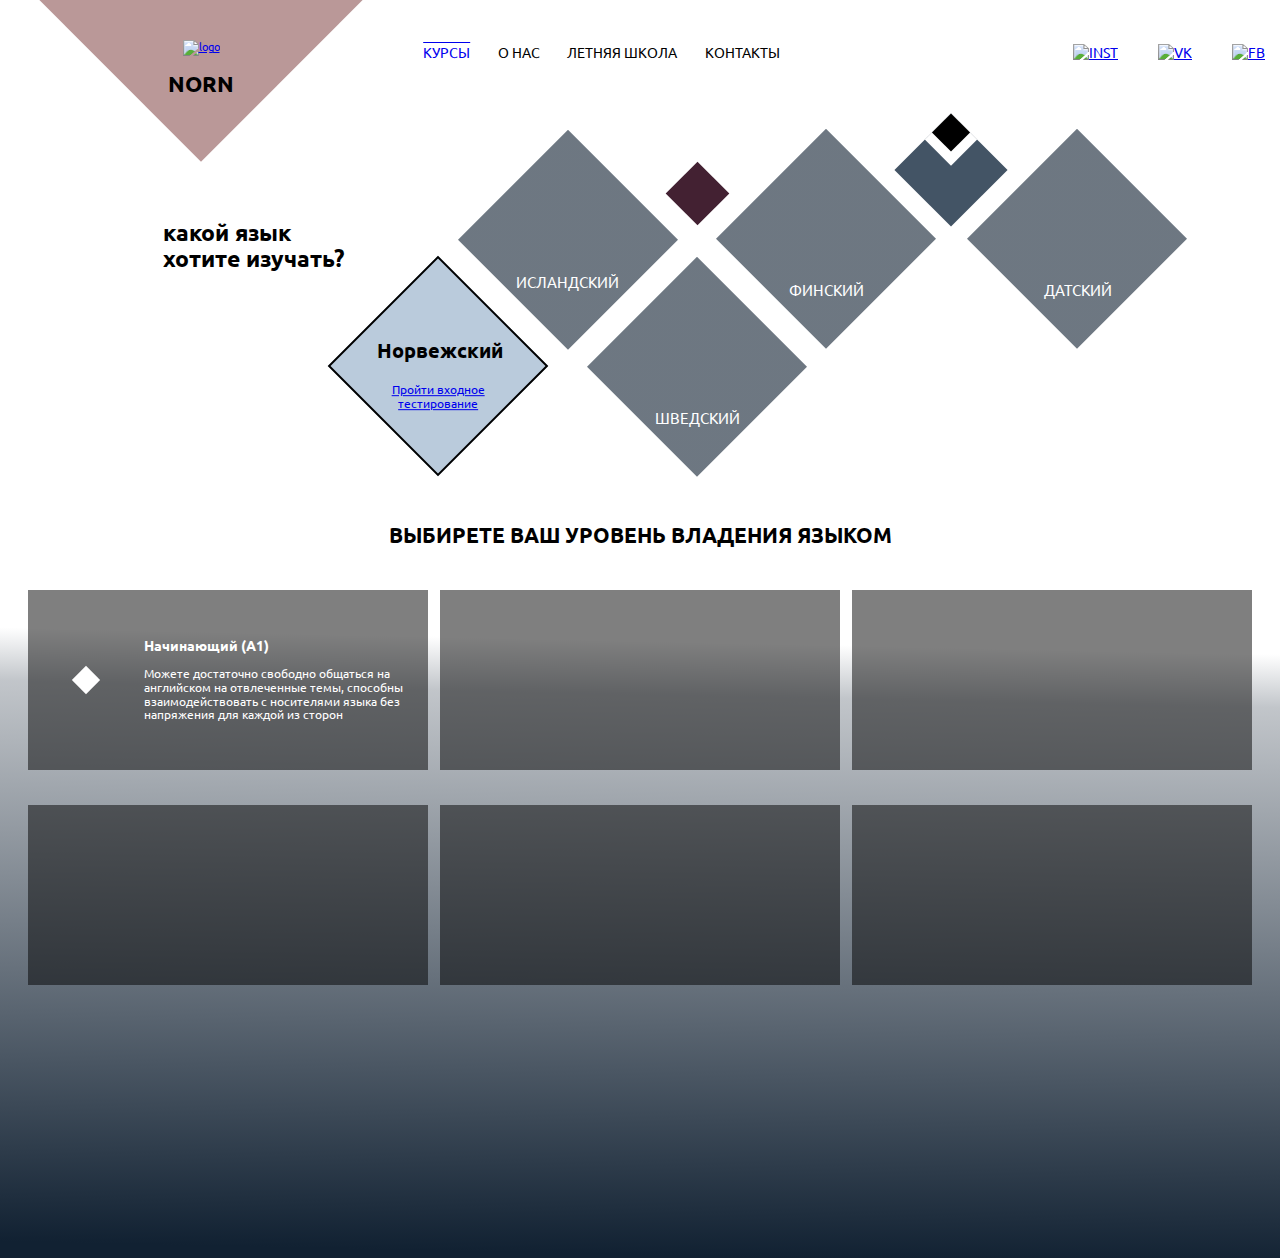
==== courses.html @ 8ed8e3d9 "minor update" ====
<!DOCTYPE html>
<html lang="en">
<head>
    <meta charset="UTF-8">
    <meta name="viewport" content="width=device-width, initial-scale=1.0">
    <meta http-equiv="X-UA-Compatible" content="ie=edge">
    <title>NORN</title>
    <link rel="stylesheet" href="https://cdnjs.cloudflare.com/ajax/libs/modern-normalize/0.5.0/modern-normalize.min.css">
    <link rel="stylesheet" href="css/style.css">
    <link href="https://fonts.googleapis.com/css?family=Puritan|Ubuntu" rel="stylesheet">
    <link rel="stylesheet" href="css/media.css">

</head>
<body>

    <div class="wrapper_courses">
        <div class="blok_logo">
            <div class="rect_brown_top_logo">
            <div class="logo_courses">
                <a href="index.html"><img class="graphiclogo" src="css/img/logo.png" alt="logo"></a>
                <h1>NORN</h1>
                </div>
                </div>
            </div> 

        
                <div class="menu_courses">
                    <ul>
                        <li><a href="#" class="menu_link_overline">курсы</a></li>
                        <li><a href="#" class="menu-link">о нас</a></li>
                        <li><a href="#" class="menu-link">летняя школа</a></li>
                        <li><a href="#" class="menu-link">контакты</a></li>
                        
                    </ul>
                    <div class="social_courses">
                    <p>+ 7 893 567 78 67</p>
                    <ul> <a href="index.html"><img class="graphicsocial" src="css/img/025_instagram.png" alt="inst"></a></ul>
                    <ul> <a href="index.html"><img class="graphicsocial" src="css/img/020_vk.png" alt="vk"></a></ul>
                    <ul> <a href="index.html"><img class="graphicsocial" src="css/img/021_facebook.png" alt="fb"></a></ul>
                 </div>
                </div>
                <div><h1 class="text_top_header">какой язык </br>хотите изучать?</h1></div>
               
                <div class="courses_9_rectangles">
                 <div class="rect_1">
                     <h2>Норвежский</h2>
                     <p><a href="#"> Пройти входное тестирование
                       <div> <img src="css/img/Arrow_2.svg" alt=""></div></a>
                 </div>


                 <div class="rect_2">
                         <div class="background_rect_2"> 
                         </div>
                         <p>Исландский</p>
                     </div>

                <div class="rect_3">
                        <div class="background_rect_3"> 
                        </div>
                        <p>Шведский</p>
                    </div>
                <div class="rect_red_45"></div>
                <div class="rect_4">
                        <div class="background_rect_4"> 
                        </div>
                        <p>Финский</p>
                    </div>
                    <div class="rect_grey_80">
                        <div class="rect_white_37">
                            <div class="rect_black_27">
                            </div>
                        </div>
                    </div>  
                <div class="rect_5">
                        <div class="background_rect_5"> 
                        </div>
                        <p>Датский</p>
                    </div>    
                </div>

               



            <div class="background_main">
                <h2 class="h2_of_6_blocks">Выбирете ваш уровень владения языком</h2>
                <div class="container_6_blocks">
                    
                    <div class="block_1">
                        <div class="rect_white_20_block1">

                        </div>
                        <div class="container_text_blocks">
                        <h3>Начинающий (A1)</h3>
                        <p>Можете достаточно свободно общаться на английском на отвлеченные темы, способны взаимодействовать с носителями языка без напряжения для каждой из сторон</p>
                        </div>
                    </div>
                    <div class="block_2"></div>
                    <div class="block_3"></div>
                    <div class="block_4"></div>
                    <div class="block_5"></div>
                    <div class="block_6"></div>

                </div>

            </div>

           


      
        











    </div>







    <script src="script.js"></script>
    
</body>
</html>
---- css/style.css ----
body{
    font-family: 'Ubuntu', sans-serif;
     
}

.wrapper{
    color: #000000;
    max-width: 100%;
    height: 280px;
    position: relative;
    justify-content: center;
    top: 0;
    left: 0;
    right: 0;
    bottom: 0;
    
}
 
.wrapper2{
    max-width: 100%;
    height: 100vh;
    position: relative;
    display: flex;
    top: 0;
    left: 0;
    right: 0;
    bottom: 0;
}
.wrapper3{
    position: relative;
    width: 100%;
    height: 800px;
    justify-content: center;
    top: 0;
    left: 0;
    right: 0;
    bottom: 0;
}
.wrapper4{
    position: relative;
    top: 0;
    left: 0;
    right: 0;
    bottom: 0;
    width: 100%;
    height: 600px;
}
.wrapper_5{
    position: relative;
    width: 100%;
    height: 800px;
    top: 0;
    left: 0;
    right: 0;
    bottom: 0;
    display: flex;
    justify-content: center;
}
.wrapper_6_footer{
    position: relative;
    width: 100%;
    height: 300px;
    top: 0;
    left: 0;
    right: 0;
    bottom: 0;
}

.symbol_mark5{
    position: relative;
    display: flex;
    justify-content: center;
    top: 160px;
    right: 40px;
    padding-bottom: 170px;
}
.header_wgite_square_left_800{
    width: 652px;
    height: 583px;
    background: rgba(255, 255, 255, 1);
    z-index: -1;
    position: absolute;
    transform: rotate(45deg);
}
.header_background_triangle{
    position: absolute;
    z-index: -1;    
    display: flex;
    justify-content: flex-end;
    top: 300px;
    border-style: solid;
    border-width: 11em 27.5em 25.5em 21.5em;
    border-color: transparent white transparent transparent;
    right: 0;
}

.body-background{
    position: absolute;
    background: url(../css/img/sea_background.png) no-repeat center;
    background-size: cover;
    width: 100%;
    min-height: 1400px;
    z-index: -2;
    margin-top: -356px;
    
}

.contacts{
    display:flex;
    flex-direction: row;
    justify-content: space-between;
    padding-left: 15px;
    padding-right: 15px;
    align-items: baseline;
    text-transform: uppercase;
}

.social{
    display: flex;
    align-items: center;
    justify-content: space-between;
}
.logo h1{
    font-family: 'Puritan', sans-serif;
}
.logo{
    display: flex;
    justify-content: flex-start;
    align-items: center;
    padding-left: 15px;
    z-index: 1;
}
.logo h1{
    display: flex;
    justify-content: space-around;
    font-size: 60px;
    padding-left: 15px;
}
.menu{
    display: flex;
    flex-direction: row;
    justify-content: flex-start;
    align-items: flex-start;
    text-transform: uppercase; 
    z-index: 1 ;
}
.menu ul{
    display: flex;
    justify-content: space-around;
    padding: 0;
    width: 40%;
    list-style: none;
    z-index: 1; 
}

.menu-link{
    color: #000000;
    text-decoration: none;
}
.menu_link_overline{
    text-decoration: overline;
    list-style: none;
}
/*----------------1-st-rectangle-section-----------------------------*/
.mrblock{
    position: absolute;
    display: flex;
}
.girl_rect{
    position: absolute;
    display: flex;
    justify-content: center;
    width: 660px;
    transform: rotate(-45deg) scale(0.70);
    overflow: hidden;
    
}
.girl_rect > img{
    transform: rotate(45deg) scale(1.2);
    height: 700px;
    
}
.girl_blok{
    position: absolute;
    display: flex;
    bottom: 755px;
    right: 235px;
}
.rectangle-inpic1{
    position: absolute;
    display: flex;
    align-self: flex-start;
    left: 579px;
    transform: rotate(45deg);
    right: -39px;   
} 
.rectangle-inpic2{
    position: absolute;
    display: flex; 
    align-self: flex-end;
    transform: rotate(44.4deg);
    left: -47px;
    top: 445px;
} 

/*-----------------brown-rectangle---------------------*/
.rectangle-btn-text{
    display: flex;
    justify-content: center;

}
.brown-rectangle{
    display: flex;
    position: absolute;
    flex-direction: row;
    justify-content: center;
    right: 1px;
    top: -346px;
    transform: scale(0.85);
    
}
.ract-bro-2{
    position: absolute;
    display: flex;
    justify-content: center;
    
}
.ract-bro-1{
    position: absolute;
    display: flex;
    justify-content: flex-start;
    transform: rotate(90deg);
    padding-right: 7px;
    padding-bottom: -12px; 
}
/*---------------Text-with-button-in-rectangle-----------------------*/
.ract-br-text-btn{
    position: absolute;
    display: flex;
    flex-direction: column;
    justify-content: flex-end;
    align-self: center;
    flex-wrap: wrap;
    margin-top: 15px;
    z-index: 1;
     
}
.ract-br-text-btn p{
    display: flex;
    align-items: center;
}
.ract-br-text-btn button{
    position: relative;
    display: flex;
    justify-content: center;
    align-items: center;
    align-self: center;
    top: 53px;
    background-color: #BA9898;
    text-transform: uppercase;
    width: 182px;
    height: 45px;
    
}
/*-------------grey-rectangle-menu-inside------------------*/

.ract-gray-menu{
    position: absolute;
    display: flex;
    justify-content: center;
    top: 305px;
    left: 472px;

}
.menu-in-grey-rect{
    position: absolute;
    display: flex;
    align-self: flex-start;
    text-decoration: none;
    list-style: none;
    z-index: 1;
    
}
.menu-in-grey-rect li{
    display: flex;
    justify-content: center;
    height: 20%;
    margin-top:16.5px;
    
}

.rect-mini-grey{
    position: absolute;
    display: flex;
    justify-content: center;
    right: -114.5px;
    top: 118.5px;
}
/*----------------------------------------------*/
.p_under_symbol{
    display: flex;
    justify-content: center;
    color: white;
    list-style: none;
    padding-bottom: 15px; 
    font-size: 24px;
}

.bloks{
    padding-right: 15px;
    padding-left: 15px;
    position: relative;
    display: flex;
    flex-direction: row;
    justify-content: center;
    align-content: center;
    align-items: center;
   
}
.bloks p{
    height: 50px;
    width: 85%;
    color: white;
    justify-content: space-around;
    padding-left: 88px;
    font-size: 14px;
    padding-top: 22px;


}


.blok_1 {
    width: 450px;
    height: 250px;
    background: rgba(0,0,0,0.4);
    z-index: 1;
    
}

.rect_small_white_1{
    width: 0;
    height: 0;
    border-style: solid;
    border-width: 5px 5px 5px 5px; /* размер и форма */ 
    border-color: white;
    transform: rotate(45deg);
    margin-left: 8px;
    margin-right: 8px;
    
}
.blok_2 {
    width: 450px;
    height: 250px;
    background: rgba(0,0,0,0.4);
   z-index: 1;
    

  }
  .rect_small_white_2{
    width: 0;
    height: 0;
    border-style: solid;
    border-width: 5px 5px 5px 5px; /* размер и форма */ 
    border-color: white;
    transform: rotate(45deg);
    margin-left: 8px;
    margin-right: 8px;
  }
  .blok_3 {
    width: 450px;
    height: 250px;
    background: rgba(0,0,0,0.4);
    z-index: 1;
  }
  .arrow_1{
    padding-left: 10px;


  }

  /*----------section-of-rectangles-2--------------------------*/


.ractangle_section{
    display: flex;
    position: relative;
    justify-content: center;
    background: #112132;
    height: 666px;

    
}
.cap_pic{
    position: absolute;
    display: flex;
    justify-content: flex-start;
    left: -362px;
    bottom: 129px;
}  
.rect_grey2_3{
    position: absolute;
    top: -46px;
    transform: scale(0.81);
    padding-right: 298px;

}

/*-----------brown_rect---------------*/
.rect_brown2_6{
    position: absolute;
    display: flex;
    justify-content: center;
    right: -64px;
    top: 55px;
    
}
.child_brown2_6{
    position: absolute;    
    display: flex;
    justify-content: center;
    top: 28px;

}
.mark_4_white{
    position: absolute;
    display: flex;
    align-self: center;
    top: 148px;
}
.white_uppercase_text{
    position: absolute;
    text-transform: uppercase;
    font-size: 24px;
    color: white;
    display: flex;
    justify-content: center;
    bottom: 105px;
}

/*-------------------*/
.pic_arrow_rect{
    position: absolute;
    display: flex;
    justify-content: center;
    transform: rotate(45deg)scale(0.55);
    overflow: hidden;
    width: 650px;
    height: 650px;
    top: 186px;
    right: 597px;
    
}

.pict_arrow{
    position: absolute;
    transform: rotate(-45deg)scale(1.79);
    height: 65%;

    
}
.ract_small_arrow{
    position: absolute;
    transform: rotate(45deg);
    align-self: flex-end;
    left: -26px;
    bottom: -26px;
}

/*-----------woman--teacher-------------------*/

.tutor{
    position: absolute;
    display: flex;
    justify-content: center;
    transform: rotate(45deg) scale(1);
    width: 230px;
    overflow: hidden;
    height: 230px;
    top: 343px;
    right: 285px;
}
.tutor_img{
    position: absolute;
    transform: rotate(-45deg) scale(1.1);
    height: 270px;
    width: 334px;
}
.tutor_rect_black{
    position: absolute;
    transform: rotate(45deg);
    display: flex;
    justify-content: center;
    left: -18px;
    top: -14px;
}
.tutor_rect_white{
    position: absolute;
    left: -3px;
    top: 20px;
    
}
/*-------------man--teacher--------------*/

.man{
    position: absolute;
    display: flex;
    justify-content: center;
    transform: rotate(45deg) scale(0.8);
    overflow: hidden;
    width: 300px;
    height: 300px;
    top: 308px;
    right: -113px;
}
.man_pict{
    position: absolute;
    transform: rotate(-45deg) scale(1.7);
    display: flex;
    justify-content: center;
    right: 16px;
    top: 5px;
}
.rect_small_man{
    position: absolute;
    top: 149px;
    right: 233px;
}

/* ----------class-pict---------------- */
.classroom_section{
    position: absolute;
    display: flex;
    width: 400px;
    height: 400px;
    
}
.pict_classroom{
    position: absolute;
    display: flex;
    overflow: hidden;
    transform: rotate(45deg) scale(1.1);
    width: 100%;
    height: 100%;
    top: 87px;
    left: 157px;
}
.pict_cl{
    transform: rotate(-45deg);
    position: absolute;
    bottom: 138px;
    right: 40px;

}
.gradient_sea{
   position: absolute;
    background: linear-gradient(to bottom, rgba(30, 30, 30, 0.8) 0%, rgba(16, 16, 16, 0) 0%, rgba(16, 16, 16, 0) 30%, rgba(2, 2, 2, 0.6) 100%);
    width: 100%;
    height: 610px;
  
}   

/* ----------menu_text_grey_rect--------- */
.menu_text_grey_rect{
    position: absolute;
    display: flex;
    flex-direction: column;
    color: white;
    bottom: 126px;
    text-align: center;
    left: 137px;
    align-items: center;
}
/* -----------sea_2_second_aria-------------------- */
.field_sea{
    position: absolute;
    background: url(../css/img/sea_background.png) no-repeat center;
    background-size: cover;
    width: 100%;
    height: 900px;
    z-index: -2;
    
}
.gradient_sea_2{
    position: absolute;
    background: linear-gradient(180deg, rgba(30, 30, 30, 0.8) 5%, rgba(16, 16, 16, 0) 54.14%, rgba(16, 16, 16, 0) 54.15%, rgba(20, 20, 20, 0.6) 70%);
    width: 100%;
    height: 900px;
    z-index: -1;
}   

.mark_sea2{
    position: absolute;   
    display: flex;
    justify-content: center;
    top: 90px;
   
}
.talk_abour_us{
    position: absolute;   
    display: flex;
    justify-content: center;
    color: white;
    top: 245px;
}


/* ---------black_section_carusel_menu-------------------- */
.single_blok{
    padding-right: 15px;
    padding-left: 15px;
    position: relative;
    display: flex;
    flex-direction: row;
    justify-content: center;
    align-content: center;
    align-items: center;
    width: 895px;
    height: 325px;
    background: rgba(0,0,0,0.4);
    top: 380px;
}

.vector_left{
    position: absolute;
    display: flex;
    justify-content: center;
    left: 0;
    padding-left: 15px;
}
.p_ingebor{
    position: absolute;
    display: flex;
    top: 43px;
    color: white;
}
.text_center{
    position: absolute;
    display: flex;
    justify-content: center;
    width: 71%;
    color: white;
    text-align: center;
}

.vector_right{
    position: absolute;
    display: flex;
    justify-content: center;
    right: 0;
    padding-right: 15px;
}
.tabs_down{
    position: absolute;
    display: flex;
    justify-content: center;
    bottom: 28px;
    z-index: 1;
}

.rect_small_white_2{
    width: 0;
    height: 0;
    border-style: solid;
    border-width: 5px 5px 5px 5px; /* размер и форма */ 
    border-color: white;
    transform: rotate(45deg);
    margin-left: 10px;
    margin-right: 10px;
}

/* -----------footer_aria---- */
.footer_background{
    position: absolute;
    background: url(../css/img/footer.png) no-repeat center;
    background-size: cover;
    width: 100%;
    height: 800px;
    z-index: -1;

}
.section_of_three{
    position: relative;
    display: flex;
    justify-content: center;
    
}

.logo_bottom{
    position: absolute;
    display: flex;
    align-items: center;
    padding-left: 15px;

}
.logo_bottom h1{
    display: flex;
    justify-content: space-around;
    font-size: 45px;
    padding-left: 15px;
    font-family: 'Puritan', sans-serif;
    color: white;
}

.section_of_three p{
    color: white;
}
.left_aria{
    position: absolute;
    display: flex;
    justify-content: flex-start;
    left: 25px;
    top: 515px;
    
}
.text_under_logo_bottom{
    position: absolute;
    display: flex;
    align-self: flex-end;
    flex-direction: row;
    right: -116px;
    top: 67px;

}
.middle_area{
    position: absolute;
    display: flex;
    justify-content: center;
    top: 515px;
}
.social_footer{
    display: flex;
    align-items: center; 

}
.right_area{
    position: absolute;
    display: flex;
    justify-content: center;
    right: 0;
    padding-right: 22px;
    top: 515px;
    width: 300px;
    flex-wrap: wrap;
    justify-content: flex-start;
}



.norn_logo_div{
    top: -15px;
    display: flex;
    position: relative;
   
}
.phone_numb_footer{
    position: absolute;
    top: 600px;
    padding-left: 24px;
}

/* ------map_footer----- */
.map_footer{
    display: flex;
    justify-content: center;
    background: url(../css/img/map.png) no-repeat center;
    background-size: cover;
    width: 100%;
    height: 400px;
    position: relative;
    z-index: -1;
    top: 435px;
}
.arrow_map{
    position: absolute;
    display: flex;
    justify-content: center;
    align-self: center;
    padding-right: 876px;
}

/* -IIIIIIIIIII--second-page-aria---- */

.wrapper_courses{
    max-width: 100%;
    height: 100vh;
    top: 0;
    left: 0;
    right: 0;
    bottom: 0;
    position: relative;
}


 .logo_courses{
    transform: rotate(-45deg);
    padding-top: 153px;
    font-size: 11px;
    display: flex;
    flex-direction: column;
    justify-content: center;
    align-items: center;
}

 .rect_brown_top_logo{
    width: 230px;
    height: 230px;
    background-color: #BA9898;
    transform: rotate(45deg);
    display: flex;
    justify-content: center;
}
.blok_logo{
    position: absolute;
    display: flex;
    top: -116px;
    left: 86px;
}

 /* ------MENU_COURSES----- */
.menu_courses{

     display: flex;
    justify-content: flex-end;
    align-items: center;
    text-transform: uppercase;
    z-index: 1;
    padding-top: 30px;
    font-size: 14px;  
}
.menu_courses > ul{
    display: flex;
    justify-content: space-between;
    width: 31%;
    text-decoration: none;
    list-style: none;
}
.social_courses{
    display: flex;
    justify-content: flex-end;
    padding-right: 15px;
    align-items: center;
    width: 500px;   
}

 .background_main{
    display: flex;
    justify-content: center;
    background: linear-gradient(181.22deg, #FFFFFF 1.81%, rgba(255, 255, 255, 0.91) 9.04%, rgba(255, 255, 255, 0.41) 31.96%, rgba(160, 166, 173, 0.646) 37.7%, #112132 98.19%), url(../css/img/yuriy-garnaev-395878-unsplash.png) no-repeat center;
    background-size: cover;
    width: 100%;
    height: 100%;
    position: relative;
    z-index: -1;
    top: 70px;

 }
.courses_9_rectangles{
    display: flex;
    justify-content: flex-start;
    align-items: center;
    left: 360px;
    position: absolute;
}
.text_top_header {
    padding-left: 163px;
    padding-top: 130px;
    font-size: 23px;
}

 .rect_1{
    width: 156px;
    height: 156px;
    background-color: #BACBDC;
    transform: rotate(45deg);
    display: flex;
    justify-content: center;
    align-items: center;
    border: 2px solid black;
}
.rect_1 h2{
    transform: rotate(-45deg);
    font-size: 20px;
    position: absolute;
    top: 35px;
    left: 4px;
}
.rect_1 p{
    transform: rotate(-45deg);
    font-size: 12px;
    text-align: center;
    position: relative;
    top: 22px;
    left: 22px;
}
.rect_1 img{
    position: absolute;
    transform: rotate(-45deg);
    right: 10px;
    bottom: 19px;
}
.rect_2{
    display: flex;
    position: absolute;
    left: 98px;
    bottom: 94px;
}
.background_rect_2{
    width: 220px;
    height: 220px;
    background: linear-gradient(0deg, rgba(17, 33, 50, 0.61), rgba(17, 33, 50, 0.61)), url(../css/img/reykjavik3.png);
   -webkit-clip-path: polygon(50% 0, 100% 50%, 50% 100%, 0 50%);  
   clip-path: polygon(50% 0, 100% 50%, 50% 100%, 0 50%);  
}
.rect_2 p{
    text-transform: uppercase;
    color: white;
    font-size: 15px;
    z-index: 1;
    position: absolute;
    align-self: center;
    left: 58px;
    top: 128px;
}
.rect_3{
    display: flex;
    bottom: -3px;
    position: absolute;
    left: 227px;
    top: -31px;
}
.background_rect_3{
    width: 220px;
    height: 220px;
    background: linear-gradient(0deg, rgba(17, 33, 50, 0.61), rgba(17, 33, 50, 0.61)), url(../css/img/stockholm.png);
   -webkit-clip-path: polygon(50% 0, 100% 50%, 50% 100%, 0 50%);  
   clip-path: polygon(50% 0, 100% 50%, 50% 100%, 0 50%);  
}
.rect_3 p{
    text-transform: uppercase;
    color: white;
    font-size: 15px;
    z-index: 1;
    position: absolute;
    align-self: center;
    left: 68px;
    top: 137px;
}
.rect_red_45{
    width: 45px;
    height: 45px;
    background: #432132;
    display: flex;
    position: absolute;
    transform: rotate(45deg);
    bottom: 228px;
    left: 315px;
}
.rect_4{
    display: flex;
    position: absolute;
    left: 356px;
    bottom: 95px;
}
.background_rect_4{
    width: 220px;
    height: 220px;
    background: linear-gradient(0deg, rgba(17, 33, 50, 0.61), rgba(17, 33, 50, 0.61)), url(../css/img/helsinki.png);
   -webkit-clip-path: polygon(50% 0, 100% 50%, 50% 100%, 0 50%);  
   clip-path: polygon(50% 0, 100% 50%, 50% 100%, 0 50%);  
}
.rect_4 p{
    text-transform: uppercase;
    color: white;
    font-size: 15px;
    z-index: 1;
    position: absolute;
    align-self: center;
    left: 73px;
    top: 137px;
}
.rect_grey_80{
    width: 80px;
    height: 80px;
    background: #435465;
    display: flex;
    position: absolute;
    transform: rotate(45deg);
    bottom: 234px;
    left: 551px;
}
.rect_white_37{
    width: 37px;
    height: 37px;
    background: white;
    display: flex;
    position: absolute;

 }
.rect_black_27{
    width: 27px;
    height: 27px;
    background: black;
    display: flex;
    position: absolute;
}
.rect_5{
    display: flex;
    position: absolute;
    left: 607px;
    bottom: 95px;
}
.background_rect_5{
    width: 220px;
    height: 220px;
    background: linear-gradient(0deg, rgba(17, 33, 50, 0.61), rgba(17, 33, 50, 0.61)), url(../css/img/kopengaagen.png);
   -webkit-clip-path: polygon(50% 0, 100% 50%, 50% 100%, 0 50%);  
   clip-path: polygon(50% 0, 100% 50%, 50% 100%, 0 50%);  
}
.rect_5 p{
    text-transform: uppercase;
    color: white;
    font-size: 15px;
    z-index: 1;
    position: absolute;
    align-self: center;
    left: 77px;
    top: 137px;
}

 /* --section_6_blocks----- */

 .container_6_blocks{
    display: flex;
    justify-content: center;
    align-items: center;
    flex-wrap: wrap;
    position: absolute;
    top: 222px;
}

.container_text_blocks{
    width: 400px;
    height: 180px;
    padding-left: 116px;
    font-size: 12px;
    position: absolute;
    top: 43px;
}
.block_1{
    width: 400px;
    height: 180px;
    background: rgba(0,0,0,0.5);
    z-index: 1;
    margin-right: 6px;
    margin-bottom: 25px;
    margin-left: 6px;
    margin-top: 10px;
    display: flex;
    align-items: center;
}

 .block_2{
    width: 400px;
    height: 180px;
    background: rgba(0,0,0,0.5);
    z-index: 1;
    margin-right: 6px;
    margin-bottom: 25px;
    margin-left: 6px;
    margin-top: 10px;
}
.block_3{
    width: 400px;
    height: 180px;
    background: rgba(0,0,0,0.5);
    z-index: 1;
    margin-right: 6px;
    margin-bottom: 25px;
    margin-left: 6px;
    margin-top: 10px;
}
.block_4{
    width: 400px;
    height: 180px;
    background: rgba(0,0,0,0.5);
    z-index: 1;
    margin-right: 6px;
    margin-bottom: 25px;
    margin-left: 6px;
    margin-top: 10px;
}
.block_5{
    width: 400px;
    height: 180px;
    background: rgba(0,0,0,0.5);
    z-index: 1;
    margin-right: 6px;
    margin-bottom: 25px;
    margin-left: 6px;
    margin-top: 10px;
}
.block_6{
    width: 400px;
    height: 180px;
    background: rgba(0,0,0,0.5);
    z-index: 1;
    margin-right: 6px;
    margin-bottom: 25px;
    margin-left: 6px;
    margin-top: 10px;
}
.h2_of_6_blocks{
    display: flex;
    position: absolute;
    justify-content: center;
    top: 148px;
    text-transform: uppercase;
    font-size: 21px;
}
.block_1 h3,p{
    color: white;
}
.rect_white_20_block1{
    width: 20px;
    height: 20px;
    background: white;
    transform: rotate(45deg);
    left: 48px;
    position: relative;
}
---- css/media.css ----
@media(max-width: 1120px){
    .rect_grey2_3{
        transform: scale(0.7)
        }
    .header_background_triangle{
            right: 0px;
            top: 300px;
        }
    
}
@media(max-width: 1120px){
    .header_background_triangle{
    right: 0px;
    top: 200px;
        }
    .mrblock{
        transform: scale(0.8);
        }
}
@media(max-width: 1030px){
    .header_background_triangle {
        right: 0px;
        top: 100px;
        }
    .mrblock{
        transform: scale(0.8);
        }
    .header_background_triangle{
        right: 0px;
        top: 90px;
        }
    .courses_9_rectangles{
        left: 133px;
    }

}   
@media(max-width: 900px){
    .header_background_triangle {
        right: 0px;
        top: 86px;
        }
    .mrblock{
        transform: scale(0.75);
        }
}
    @media(max-width: 800px){
        html{
               font-size: 12px; 
        }
        .header_background_triangle {
            right: 0px;
            top: 70px;
        }
        .mrblock{
            transform: scale(0.7);
        }
}
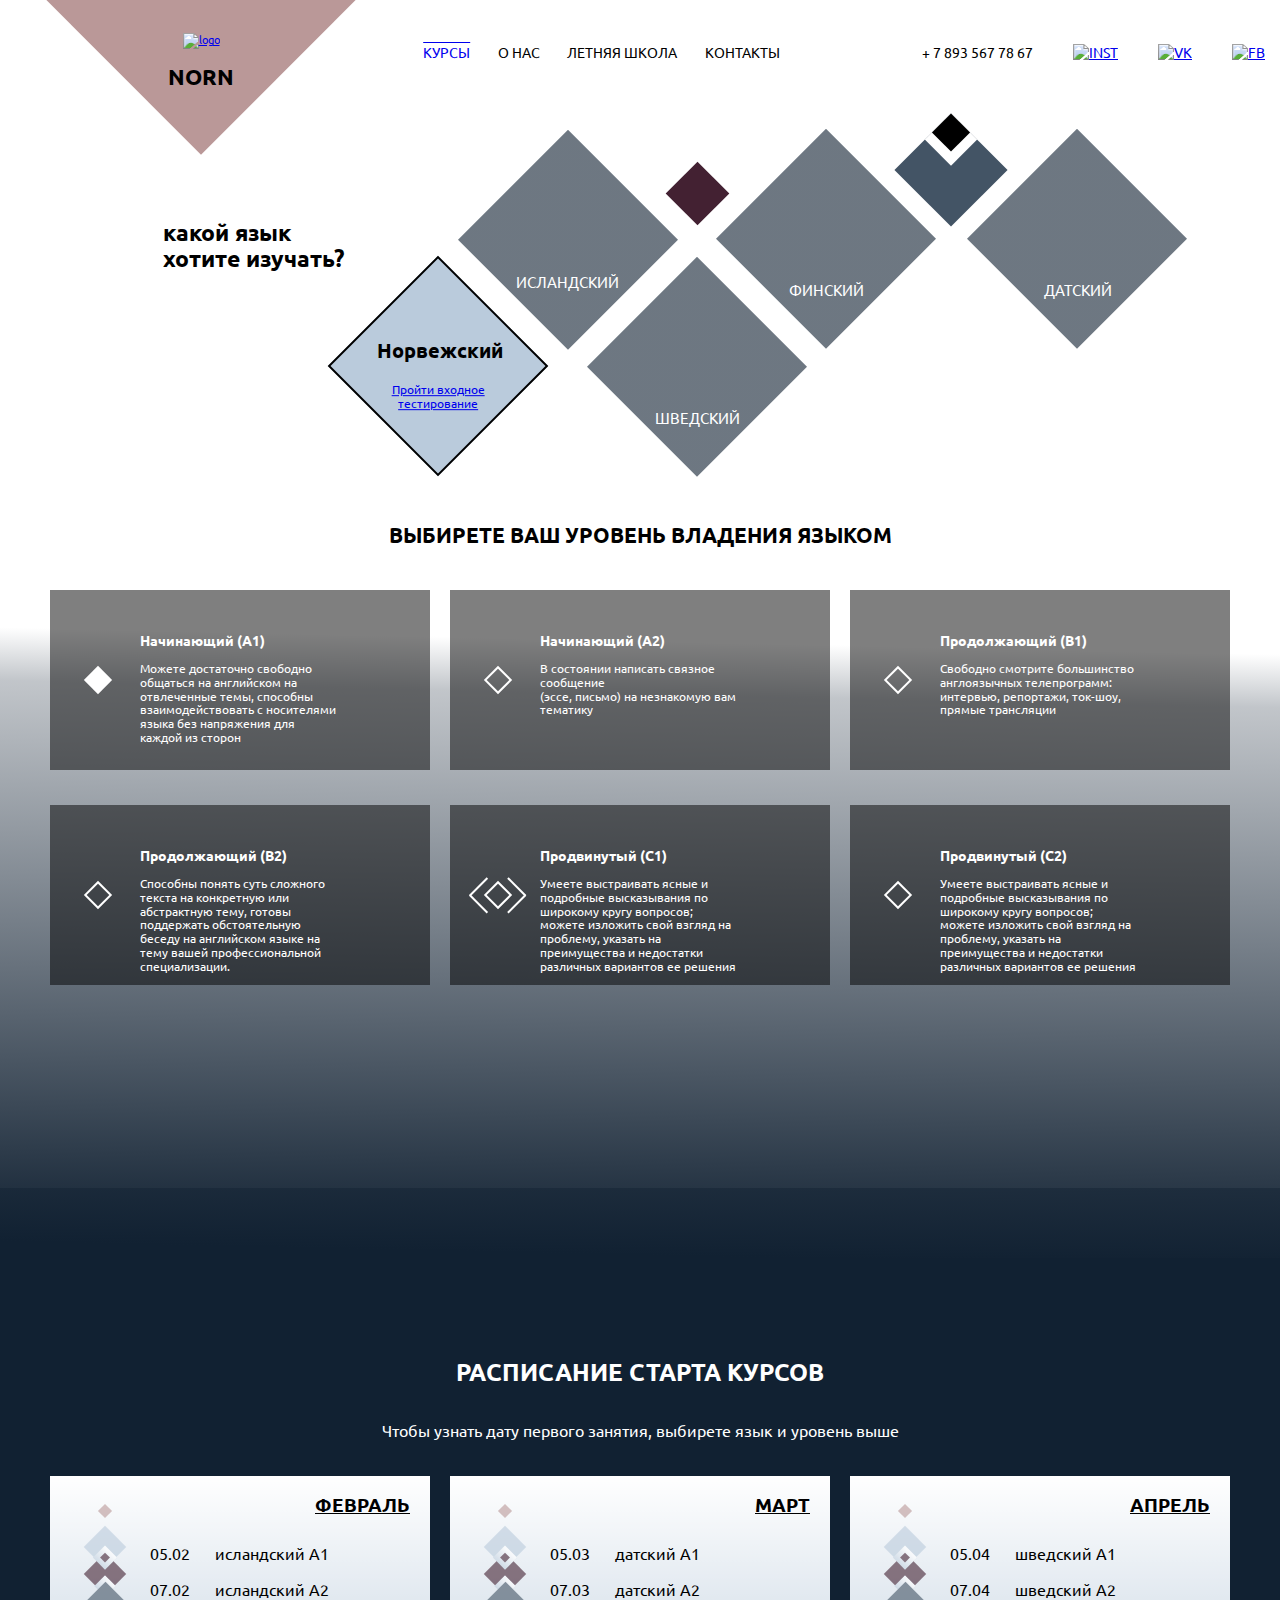
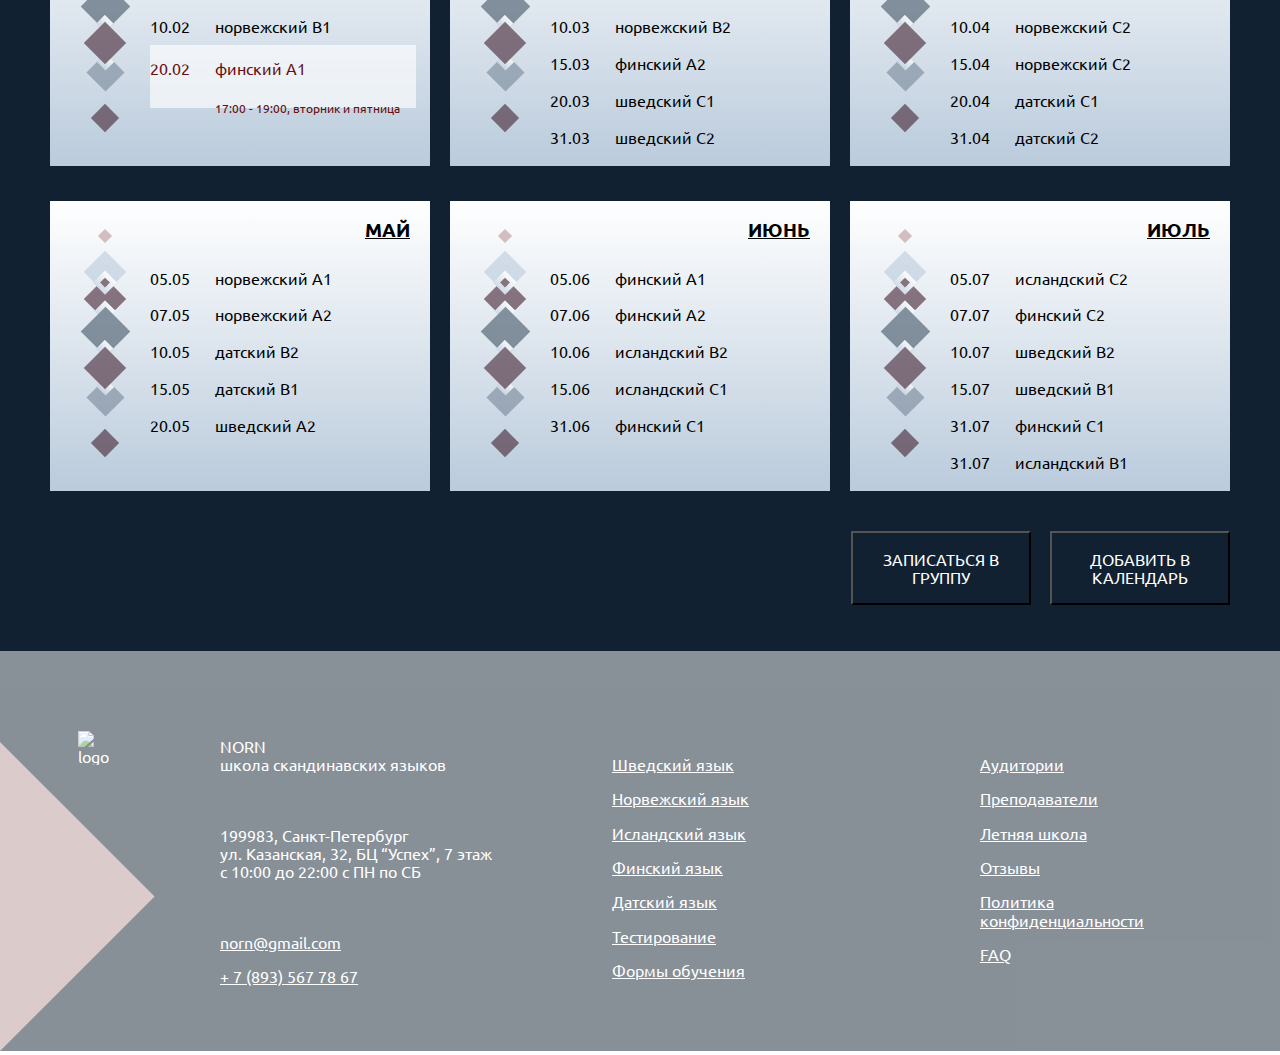
==== commit b752b578: "changes in media" ====
--- a/courses.html
+++ b/courses.html
@@ -96,15 +96,291 @@
                         <p>Можете достаточно свободно общаться на английском на отвлеченные темы, способны взаимодействовать с носителями языка без напряжения для каждой из сторон</p>
                         </div>
                     </div>
-                    <div class="block_2"></div>
-                    <div class="block_3"></div>
-                    <div class="block_4"></div>
-                    <div class="block_5"></div>
-                    <div class="block_6"></div>
-
-                </div>
-
+                    <div class="block_2">
+                        <div class="rect_white_20_block2"></div>
+                        <div class="container_text_blocks">
+                            <h3>Начинающий (A2)</h3>
+                            <p>В состоянии написать связное сообщение</br> (эссе, письмо) на незнакомую вам тематику</p>
+                            </div>
+                    </div>
+                    <div class="block_3">
+                        <div class="rect_white_20_block2"></div>
+                        <div class="container_text_blocks">
+                            <h3>Продолжающий (B1)</h3>
+                            <p>Свободно смотрите большинство англоязычных телепрограмм: интервью, репортажи, ток-шоу, прямые трансляции</p>
+                            </div>
+                    </div>
+                    <div class="block_4">
+                        <div class="rect_white_20_block2"></div>
+                        <div class="container_text_blocks">
+                        <h3>Продолжающий (B2)</h3>
+                            <p>Способны понять суть сложного текста на конкретную или абстрактную тему, готовы поддержать обстоятельную беседу на английском языке на тему вашей профессиональной специализации.</p>
+                            </div>
+                        </div>
+
+                    <div class="block_5">
+                        <div class="rect_white_20_block2">
+                                <div class="line_for_rect_up_oposit"><div class="line_for_rect_down_oposit"></div></div>
+                                <div class="line_for_rect_up"><div class="line_for_rect_down"></div></div>
+                                
+                        </div>
+                        <div class="container_text_blocks">
+                        <h3>Продвинутый (C1)</h3>
+                            <p>Умеете выстраивать ясные и подробные высказывания по широкому кругу вопросов; можете изложить свой взгляд на проблему, указать на преимущества и недостатки различных вариантов ее решения</p>
+                            </div>
+                    </div>
+                    <div class="block_6">
+                            <div class="rect_white_20_block2"></div>
+                            <div class="container_text_blocks">
+                            <h3>Продвинутый (C2)</h3>
+                                <p>Умеете выстраивать ясные и подробные высказывания по широкому кругу вопросов; можете изложить свой взгляд на проблему, указать на преимущества и недостатки различных вариантов ее решения</p>
+                                </div>
+                            </div>
+                    </div>
+
+                </div>
+                
+                <div class="background_blue_1063">
+                    <div class="text_header_white_block3">
+                        <h2>Расписание старта курсов</h2>
+                        <p>Чтобы узнать дату первого занятия, выбирете язык и уровень выше</p>
+                    </div>
+
+                    <div class="container_shedulare">
+                        <div class="shedulare_block">
+                            <div class="month_of_sheduler">
+                                    <div class="month_section"><h3>февраль</h3></div> 
+                            </div>
+                            <div class="text_inside_sheduler_blok">
+                                <div class="row_data"> <p>05.02</p><div class="row_title"><p>исландский А1</p></div></div>
+                                <div class="row_data"> <p>07.02</p><div class="row_title"><p>исландский А2</p></div> </div>
+                                <div class="row_data"> <p>10.02</p><div class="row_title"><p>норвежский B1</p></div> </div>
+                               <div class="white_blok_chosen"> <div class="row_data"> <p>20.02</p><div class="row_title"><p>финский А1</p></div> </div><div class="row_time"><p>17:00 - 19:00, вторник и пятница</p></div></div>
+                            </div>
+
+                            <div class="rects_in_column">
+                            <div class="rect_column_1"></div>
+                            <div class="rect_column_2">
+                                <div class="white_in_col2">
+                                <div class="brown_in_white"></div>
+                                </div>
+                                </div>
+                            <div class="rect_column_3">
+                                <div class="white_in_col3"></div>
+                            </div>
+                            <div class="rect_column_4">
+                                <div class="white_in_col4"></div>
+                            </div>
+                            <div class="rect_column_5"></div>
+                            <div class="rect_column_6">
+                                <div class="white_in_col6"></div>
+                            </div>
+                            <div class="rect_column_7"></div>
+                            </div>
+                        </div>
+                        <div class="shedulare_block">
+                                <div class="month_of_sheduler">
+                                        <div class="month_section"><h3>март</h3></div>  
+                                    </div>
+                                    <div class="text_inside_sheduler_blok">
+                                        <div class="row_data"> <p>05.03</p><div class="row_title"><p>датский А1</p></div></div>
+                                        <div class="row_data"> <p>07.03</p><div class="row_title"><p>датский А2</p></div> </div>
+                                        <div class="row_data"> <p>10.03</p><div class="row_title"><p>норвежский B2</p></div> </div>
+                                        <div class="row_data"> <p>15.03</p><div class="row_title"><p>финский А2</p></div> </div>
+                                        <div class="row_data"> <p>20.03</p><div class="row_title"><p>шведский С1</p></div> </div>
+                                        <div class="row_data"> <p>31.03</p><div class="row_title"><p>шведский С2</p></div> </div>
+                                    </div>
+        
+                                <div class="rects_in_column">
+                                        <div class="rect_column_1"></div>
+                                        <div class="rect_column_2">
+                                            <div class="white_in_col2">
+                                            <div class="brown_in_white"></div>
+                                            </div>
+                                            </div>
+                                        <div class="rect_column_3">
+                                            <div class="white_in_col3"></div>
+                                        </div>
+                                        <div class="rect_column_4">
+                                            <div class="white_in_col4"></div>
+                                        </div>
+                                        <div class="rect_column_5"></div>
+                                        <div class="rect_column_6">
+                                            <div class="white_in_col6"></div>
+                                        </div>
+                                        <div class="rect_column_7"></div>
+                                        </div>
+                        </div>
+                        <div class="shedulare_block">
+                                <div class="month_of_sheduler">
+                                        <div class="month_section"><h3>апрель</h3></div>  
+                                    </div>
+                                    <div class="text_inside_sheduler_blok">
+                                        <div class="row_data"> <p>05.04</p><div class="row_title"><p>шведский А1</p></div></div>
+                                        <div class="row_data"> <p>07.04</p><div class="row_title"><p>шведский А2</p></div> </div>
+                                        <div class="row_data"> <p>10.04</p><div class="row_title"><p>норвежский С2</p></div> </div>
+                                        <div class="row_data"> <p>15.04</p><div class="row_title"><p>норвежский С2</p></div> </div>
+                                        <div class="row_data"> <p>20.04</p><div class="row_title"><p>датский С1</p></div> </div>
+                                        <div class="row_data"> <p>31.04</p><div class="row_title"><p>датский С2</p></div> </div>
+                                    </div>
+                                <div class="rects_in_column">
+                                        <div class="rect_column_1"></div>
+                                        <div class="rect_column_2">
+                                            <div class="white_in_col2">
+                                            <div class="brown_in_white"></div>
+                                            </div>
+                                            </div>
+                                        <div class="rect_column_3">
+                                            <div class="white_in_col3"></div>
+                                        </div>
+                                        <div class="rect_column_4">
+                                            <div class="white_in_col4"></div>
+                                        </div>
+                                        <div class="rect_column_5"></div>
+                                        <div class="rect_column_6">
+                                            <div class="white_in_col6"></div>
+                                        </div>
+                                        <div class="rect_column_7"></div>
+                                        </div>
+                        </div>
+                        <div class="shedulare_block">
+                                <div class="month_of_sheduler">
+                                        <div class="month_section"><h3>май</h3></div>  
+                                    </div>
+                                    <div class="text_inside_sheduler_blok">
+                                        <div class="row_data"> <p>05.05</p><div class="row_title"><p>норвежский А1</p></div></div>
+                                        <div class="row_data"> <p>07.05</p><div class="row_title"><p>норвежский А2</p></div> </div>
+                                        <div class="row_data"> <p>10.05</p><div class="row_title"><p>датский B2</p></div> </div>
+                                        <div class="row_data"> <p>15.05</p><div class="row_title"><p>датский B1</p></div> </div>
+                                        <div class="row_data"> <p>20.05</p><div class="row_title"><p>шведский А2</p></div> </div>
+                                    </div>
+                                <div class="rects_in_column">
+                                        <div class="rect_column_1"></div>
+                                        <div class="rect_column_2">
+                                            <div class="white_in_col2">
+                                            <div class="brown_in_white"></div>
+                                            </div>
+                                            </div>
+                                        <div class="rect_column_3">
+                                            <div class="white_in_col3"></div>
+                                        </div>
+                                        <div class="rect_column_4">
+                                            <div class="white_in_col4"></div>
+                                        </div>
+                                        <div class="rect_column_5"></div>
+                                        <div class="rect_column_6">
+                                            <div class="white_in_col6"></div>
+                                        </div>
+                                        <div class="rect_column_7"></div>
+                                        </div>
+                        </div>
+                        <div class="shedulare_block">
+                                <div class="month_of_sheduler">
+                                        <div class="month_section"><h3>июнь</h3></div>  
+                                    </div>
+                                    <div class="text_inside_sheduler_blok">
+                                        <div class="row_data"> <p>05.06</p><div class="row_title"><p>финский А1</p></div></div>
+                                        <div class="row_data"> <p>07.06</p><div class="row_title"><p>финский А2</p></div> </div>
+                                        <div class="row_data"> <p>10.06</p><div class="row_title"><p>исландский B2</p></div> </div>
+                                        <div class="row_data"> <p>15.06</p><div class="row_title"><p>исландский С1</p></div> </div>
+                                        <div class="row_data"> <p>31.06</p><div class="row_title"><p>финский С1</p></div> </div>
+                                    </div>
+                                <div class="rects_in_column">
+                                        <div class="rect_column_1"></div>
+                                        <div class="rect_column_2">
+                                            <div class="white_in_col2">
+                                            <div class="brown_in_white"></div>
+                                            </div>
+                                            </div>
+                                        <div class="rect_column_3">
+                                            <div class="white_in_col3"></div>
+                                        </div>
+                                        <div class="rect_column_4">
+                                            <div class="white_in_col4"></div>
+                                        </div>
+                                        <div class="rect_column_5"></div>
+                                        <div class="rect_column_6">
+                                            <div class="white_in_col6"></div>
+                                        </div>
+                                        <div class="rect_column_7"></div>
+                                        </div>
+                        </div>
+                        <div class="shedulare_block">
+                                <div class="month_of_sheduler">
+                                        <div class="month_section"><h3>июль</h3></div>  
+                                    </div>
+                                    <div class="text_inside_sheduler_blok">
+                                        <div class="row_data"> <p>05.07</p><div class="row_title"><p>исландский С2</p></div></div>
+                                        <div class="row_data"> <p>07.07</p><div class="row_title"><p>финский С2</p></div> </div>
+                                        <div class="row_data"> <p>10.07</p><div class="row_title"><p>шведский B2</p></div> </div>
+                                        <div class="row_data"> <p>15.07</p><div class="row_title"><p>шведский B1</p></div> </div>
+                                        <div class="row_data"> <p>31.07</p><div class="row_title"><p>финский С1</p></div> </div>
+                                        <div class="row_data"> <p>31.07</p><div class="row_title"><p>исландский B1</p></div> </div>
+                                    </div>
+                                <div class="rects_in_column">
+                                        <div class="rect_column_1"></div>
+                                        <div class="rect_column_2">
+                                            <div class="white_in_col2">
+                                            <div class="brown_in_white"></div>
+                                            </div>
+                                            </div>
+                                        <div class="rect_column_3">
+                                            <div class="white_in_col3"></div>
+                                        </div>
+                                        <div class="rect_column_4">
+                                            <div class="white_in_col4"></div>
+                                        </div>
+                                        <div class="rect_column_5"></div>
+                                        <div class="rect_column_6">
+                                            <div class="white_in_col6"></div>
+                                        </div>
+                                        <div class="rect_column_7"></div>
+                                        </div>
+                        </div>
+                    </div>
+                    <div class="buttons_bottom_right">
+                        <div class="btn_registertogroup">
+                           <a href="#"><button class="btn_bkground"><p>Записаться в группу</p></button></a> 
+                        </div>
+                        <div class="btn_addtocalendar">
+                          <a href="#"><button class="btn_bkground"><p>ДОБАВИТЬ В КАЛЕНДАРЬ</p></button></a>
+                        </div>
+                    </div>
+                </div>
+
+        <div class="footer_aria_courses">
+            <div class="footer_col1">
+                <div class="logo_bottom_2">
+                  <img class="graphiclogo"src="css/img/logo_white.svg" alt="logo"></div> 
+                <div class="rect_brown_down_logo">  
+                </div>
             </div>
+            <div class="footer_col2">
+                <p>NORN</br> школа скандинавских языков</p>
+                <div class="footer_col2_middle_p"><p>199983, Санкт-Петербург</br> ул. Казанская, 32, БЦ “Успех”, 7 этаж</br> c 10:00 до 22:00 с ПН по СБ</p></div>
+                <p><a href="mailto:norn@gmail.com" style="color: white">norn@gmail.com</a></p>
+                <p><a href="tel:+78935677867" style="color: white">+ 7 (893) 567 78 67</a></p>
+            </div>
+            <div class="footer_col3">
+                <a href="#" class="h" style="color: white"><p>Шведский язык</p></a>
+                <a href="#" class="h" style="color: white"><p>Норвежский язык</p></a>
+                <a href="#" class="h" style="color: white"><p>Исландский язык</p></a>
+                <a href="#" class="h" style="color: white"><p>Финский язык</p></a>
+                <a href="#" class="h" style="color: white"><p>Датский язык</p></a>
+                <a href="#" class="h" style="color: white"><p>Тестирование</p></a>
+                <a href="#" class="h" style="color: white"><p>Формы обучения</p></a>
+               
+            </div>
+            <div class="footer_col4">
+                    <a href="#" class="h" style="color: white"><p>Аудитории</p></a>
+                    <a href="#" class="h" style="color: white"><p>Преподаватели</p></a>
+                    <a href="#" class="h" style="color: white"><p>Летняя школа</p></a>
+                    <a href="#" class="h" style="color: white"><p>Отзывы</p></a>
+                    <a href="#" class="h" style="color: white"><p>Политика</br> конфиденциальности</p></a>
+                    <a href="#" class="h" style="color: white"><p>FAQ</p></a>
+            </div>
+        </div>
+</div>
 
            
 
--- a/css/style.css
+++ b/css/style.css
@@ -814,7 +814,7 @@
 .blok_logo{
     position: absolute;
     display: flex;
-    top: -116px;
+    top: -123px;
     left: 86px;
 }
 
@@ -1041,75 +1041,87 @@
 }
 
 .container_text_blocks{
-    width: 400px;
-    height: 180px;
-    padding-left: 116px;
+    width: 288px;
+    height: 200px;
+    padding-left: 90px;
     font-size: 12px;
     position: absolute;
-    top: 43px;
-}
+    padding-top: 38px;
+    color: white;
+}
+
 .block_1{
-    width: 400px;
+    width: 380px;
     height: 180px;
     background: rgba(0,0,0,0.5);
     z-index: 1;
-    margin-right: 6px;
+    margin-right: 10px;
     margin-bottom: 25px;
-    margin-left: 6px;
+    margin-left: 10px;
     margin-top: 10px;
     display: flex;
     align-items: center;
 }
 
  .block_2{
-    width: 400px;
+    width: 380px;
     height: 180px;
     background: rgba(0,0,0,0.5);
     z-index: 1;
-    margin-right: 6px;
+    margin-right: 10px;
     margin-bottom: 25px;
-    margin-left: 6px;
+    margin-left: 10px;
     margin-top: 10px;
+    display: flex;
+    align-items: center;
 }
 .block_3{
-    width: 400px;
+    width: 380px;
     height: 180px;
     background: rgba(0,0,0,0.5);
     z-index: 1;
-    margin-right: 6px;
+    margin-right: 10px;
     margin-bottom: 25px;
-    margin-left: 6px;
+    margin-left: 10px;
     margin-top: 10px;
+    display: flex;
+    align-items: center;
 }
 .block_4{
-    width: 400px;
+    width: 380px;
     height: 180px;
     background: rgba(0,0,0,0.5);
     z-index: 1;
-    margin-right: 6px;
+    margin-right: 10px;
     margin-bottom: 25px;
-    margin-left: 6px;
+    margin-left: 10px;
     margin-top: 10px;
+    display: flex;
+    align-items: center;
 }
 .block_5{
-    width: 400px;
+    width: 380px;
     height: 180px;
     background: rgba(0,0,0,0.5);
     z-index: 1;
-    margin-right: 6px;
+    margin-right: 10px;
     margin-bottom: 25px;
-    margin-left: 6px;
+    margin-left: 10px;
     margin-top: 10px;
+    display: flex;
+    align-items: center;
 }
 .block_6{
-    width: 400px;
+    width: 380px;
     height: 180px;
     background: rgba(0,0,0,0.5);
     z-index: 1;
-    margin-right: 6px;
+    margin-right: 10px;
     margin-bottom: 25px;
-    margin-left: 6px;
+    margin-left: 10px;
     margin-top: 10px;
+    display: flex;
+    align-items: center;
 }
 .h2_of_6_blocks{
     display: flex;
@@ -1119,14 +1131,351 @@
     text-transform: uppercase;
     font-size: 21px;
 }
-.block_1 h3,p{
-    color: white;
-}
+
 .rect_white_20_block1{
     width: 20px;
     height: 20px;
     background: white;
     transform: rotate(45deg);
-    left: 48px;
-    position: relative;
-}+    left: 38px;
+    position: relative;
+}
+.rect_white_20_block2{
+    width: 20px;
+    height: 20px;
+    border: 2px white solid;
+    transform: rotate(45deg);
+    left: 38px;
+    position: relative;
+}
+.line_for_rect_up{
+    position: absolute;
+    width: 25px;
+    height: 0px;
+    left: 3px;
+    border: 1px solid #FFFFFF;
+    /* transform: rotate(-44.52deg); */
+    display: flex;
+    bottom: 26px;
+
+}
+.line_for_rect_down{
+    position: absolute;
+    width: 25px;
+    height: 0px;
+    left: 11px;
+    border: 1px solid #FFFFFF;
+    transform: rotate(-90deg);
+    display: flex;
+    top: 11px;
+    
+    }
+
+.line_for_rect_up_oposit{
+    position: absolute;
+    width: 25px;
+    height: 0px;
+    right: 15px;
+    border: 1px solid #FFFFFF;
+    transform: rotate(-90deg);
+    display: flex;
+    top: 15px;
+    
+    }
+.line_for_rect_down_oposit{
+    position: absolute;
+    width: 25px;
+    height: 0px;
+    right: 11px;
+    border: 1px solid #FFFFFF;
+    transform: rotate(-90deg);
+    display: flex;
+    top: 11px;
+        }
+.background_blue_1063{
+    height: 1063px;
+    width: 100%;
+    background: #112132;
+    position: relative;
+    z-index: -2;
+}
+.text_header_white_block3{
+    position: relative;
+    display: flex;
+    justify-content: center;
+    top: 150px;
+    color: white;
+    flex-direction: column;
+    align-self: self-start;
+    align-items: center;
+}
+.text_header_white_block3>h2{
+    text-transform: uppercase;
+}
+.container_shedulare{
+    position: relative;
+    display: flex;
+    justify-content: center;
+    flex-wrap: wrap;
+    top: 160px;
+}
+.shedulare_block{
+    width: 380px;
+    height: 290px;
+    background: linear-gradient(180deg, #FFFFFF 0%, rgba(255, 255, 255, 0) 100%), #BACBDC;
+    margin-right: 10px;
+    margin-bottom: 25px;
+    margin-left: 10px;
+    margin-top: 10px;
+    padding-top: 25px;
+}
+.rects_in_column{
+    align-items: center;
+    position: absolute;
+    display: flex;
+    flex-direction: column;
+    justify-content: center;
+    opacity: 0.6;
+    padding-left: 50px;
+    margin-top: -29px;
+    /* padding-top: 6px; */
+    /* top: 35px; */
+    
+}
+.rect_column_1{
+    width: 10px;
+    height: 10px;
+    background: #BA9898;
+    transform: rotate(45deg);
+}
+.rect_column_2{
+    width: 30px;
+    height: 30px;
+    background: #BACBDC;
+    transform: rotate(45deg);
+    top: 26px;
+    position: absolute;
+    display: flex;
+    align-items: flex-end;
+    justify-content: flex-end;   
+}
+.white_in_col2{
+    width: 17px;
+    height: 17px;
+    background: linear-gradient(to bottom, #FFFFFF 9%, rgba(255, 255, 255, 0.1) 100%), #BACBDC;
+    position: absolute;
+    display: flex;
+    align-items: center;
+    justify-content: space-around;
+    top: 14px;
+    left: 14px;
+    
+}
+.brown_in_white{
+    width: 7px;
+    height: 7px;
+    background: #432132;
+    position: absolute;
+}
+.rect_column_3{
+    width: 30px;
+    height: 30px;
+    background: #432132;
+    position: absolute;
+    transform: rotate(45deg);
+    top: 53px;
+    z-index: -1;
+    display: flex;
+    justify-content: flex-end;
+    align-items: flex-end;
+}
+.white_in_col3{
+    width: 15px;
+    height: 15px;
+    background: linear-gradient(to bottom, #FFFFFF 9%, rgba(255, 255, 255, 0.1) 100%), #BACBDC;
+    position: absolute;
+    display: flex;
+    align-items: center;
+    justify-content: space-around;
+    top: 16px;
+    left: 16px;
+}
+.rect_column_4{
+    width: 35px;
+    height: 35px;
+    background: #435465;
+    position: absolute;
+    transform: rotate(45deg);
+    top: 83px;
+    display: flex;
+    justify-content: flex-end;
+    align-items: flex-end;
+}
+.white_in_col4{
+    width: 12px;
+    height: 12px;
+    background: linear-gradient(to bottom, #FFFFFF 9%, rgba(255, 255, 255, 0.1) 100%), #BACBDC;
+    position: absolute;
+    display: flex;
+    align-items: center;
+    justify-content: space-around;
+    top: 24px;
+    left: 23px;
+}
+.rect_column_5{
+    width: 30px;
+    height: 30px;
+    background: #432132;
+    position: absolute;
+    transform: rotate(45deg);
+    top: 122px;
+    display: flex;
+}
+.rect_column_6{
+    width: 27px;
+    height: 27px;
+    background: #778798;
+    position: absolute;
+    transform: rotate(45deg);
+    top: 153px;
+    display: flex;
+    z-index: -1;
+}
+.white_in_col6{
+    width: 12px;
+    height: 12px;
+    background: linear-gradient(to bottom, #FFFFFF 9%, rgba(255, 255, 255, 0.1) 100%), #BACBDC;   
+}
+.rect_column_7{
+    width: 20px;
+    height: 20px;
+    background: #432132;
+    position: absolute;
+    transform: rotate(45deg);
+    top: 202px;
+    display: flex;
+    
+}
+
+.month_of_sheduler{
+    display: flex;
+    text-transform: uppercase;
+    text-decoration: underline;
+    flex-direction: row-reverse;
+    margin-top: -25px;
+    padding-right: 20px;
+}
+.month_section{
+    position: relative;
+}
+.text_inside_sheduler_blok{
+    position: absolute;
+    padding-left: 100px;
+    font-size: 16px;
+    line-height: 0.3;
+}
+.row_data{
+    display: flex;
+}
+.row_title{
+    padding-left: 25px;
+    
+}
+.row_time{
+    position: relative;
+    padding-left: 65px;
+    display: flex;
+    font-size: 12px;
+}
+.white_blok_chosen{
+    width: 266px;
+    height: 63px;
+    background: rgba(255, 255, 255, 0.64);
+    position: absolute;
+    line-height: 0.9;
+    color: #670f0f;
+    display: flex;
+    align-items: flex-start;
+    flex-direction: column;
+    /*left: 85px;*/
+}
+
+.buttons_bottom_right{
+    display: flex;
+    position: relative;
+    padding-top: 175px;
+    justify-content: flex-end;
+    padding-right: 50px;
+}
+.btn_registertogroup{
+    width: 180px;
+    height: 63px;
+    background: #112132;
+    margin: 0px 19px 0px 0px;
+}
+
+.btn_addtocalendar{
+    width: 180px;
+    height: 63px;
+}
+.buttons_bottom_right p{
+    color: white;
+    text-transform: uppercase;
+    list-style: 1h;
+}
+.btn_bkground{
+    background: #112132;
+}
+/* ____FOOOTER_ARIA_______ */
+
+.footer_aria_courses{
+    position: relative;
+    display: flex;
+    height: 400px;
+    width: 100%;
+    background: #112132;
+    opacity: 0.5;
+    color: white;
+}
+.footer_col1{
+    position: absolute;
+    display: flex;
+}
+.rect_brown_down_logo {
+    width: 225px;
+    height: 225px;
+    background-color: #BA9898;
+    transform: rotate(45deg);
+    display: flex;
+    position: absolute;
+    left: -117px;
+    align-self: flex-end;
+    top: 133px;
+}
+
+.logo_bottom_2{
+    position: absolute;
+    display: flex;
+    align-items: center;
+    padding-left: 78px;
+    top: 80px;
+
+}
+.footer_col2{
+    padding-top: 70px;
+    position: relative;
+    padding-left: 220px;
+}
+.footer_col2_middle_p{
+    padding: 20px 0px 20px 0px;
+}
+.footer_col3{
+    position: relative;
+    padding-top: 88px;
+    left: 120px;
+}
+.footer_col4{
+    position: relative;
+    padding-top: 88px;
+    left: 351px;
+}
--- a/css/media.css
+++ b/css/media.css
@@ -18,6 +18,17 @@
         }
 }
 @media(max-width: 1030px){
+
+
+.menu_courses {
+    font-size: 11px;
+}
+    .social_courses {
+        width: 423px;
+    }
+    .text_top_header {
+        padding-left: 10px;
+    }
     .header_background_triangle {
         right: 0px;
         top: 100px;
@@ -32,7 +43,35 @@
     .courses_9_rectangles{
         left: 133px;
     }
+    .background_blue_1063{
 
+        height: 1690px;
+    }
+    .text_header_white_block3{
+        top: 412px;
+    }
+    .buttons_bottom_right {
+        padding-top: 480px;
+        padding-right: 125px;
+    }
+    .container_shedulare {
+        top: 460px;
+    }
+    .footer_aria_courses{
+        top: 0px;
+        font-size: 13px;
+    }
+    .rect_brown_down_logo{
+        left: -120px;
+        top: 125px;
+        width: 200px;
+        height: 200px;
+
+    }
+    .footer_col2 {
+        font-size: 13px;
+        padding-left: 178px;
+    }
 }   
 @media(max-width: 900px){
     .header_background_triangle {
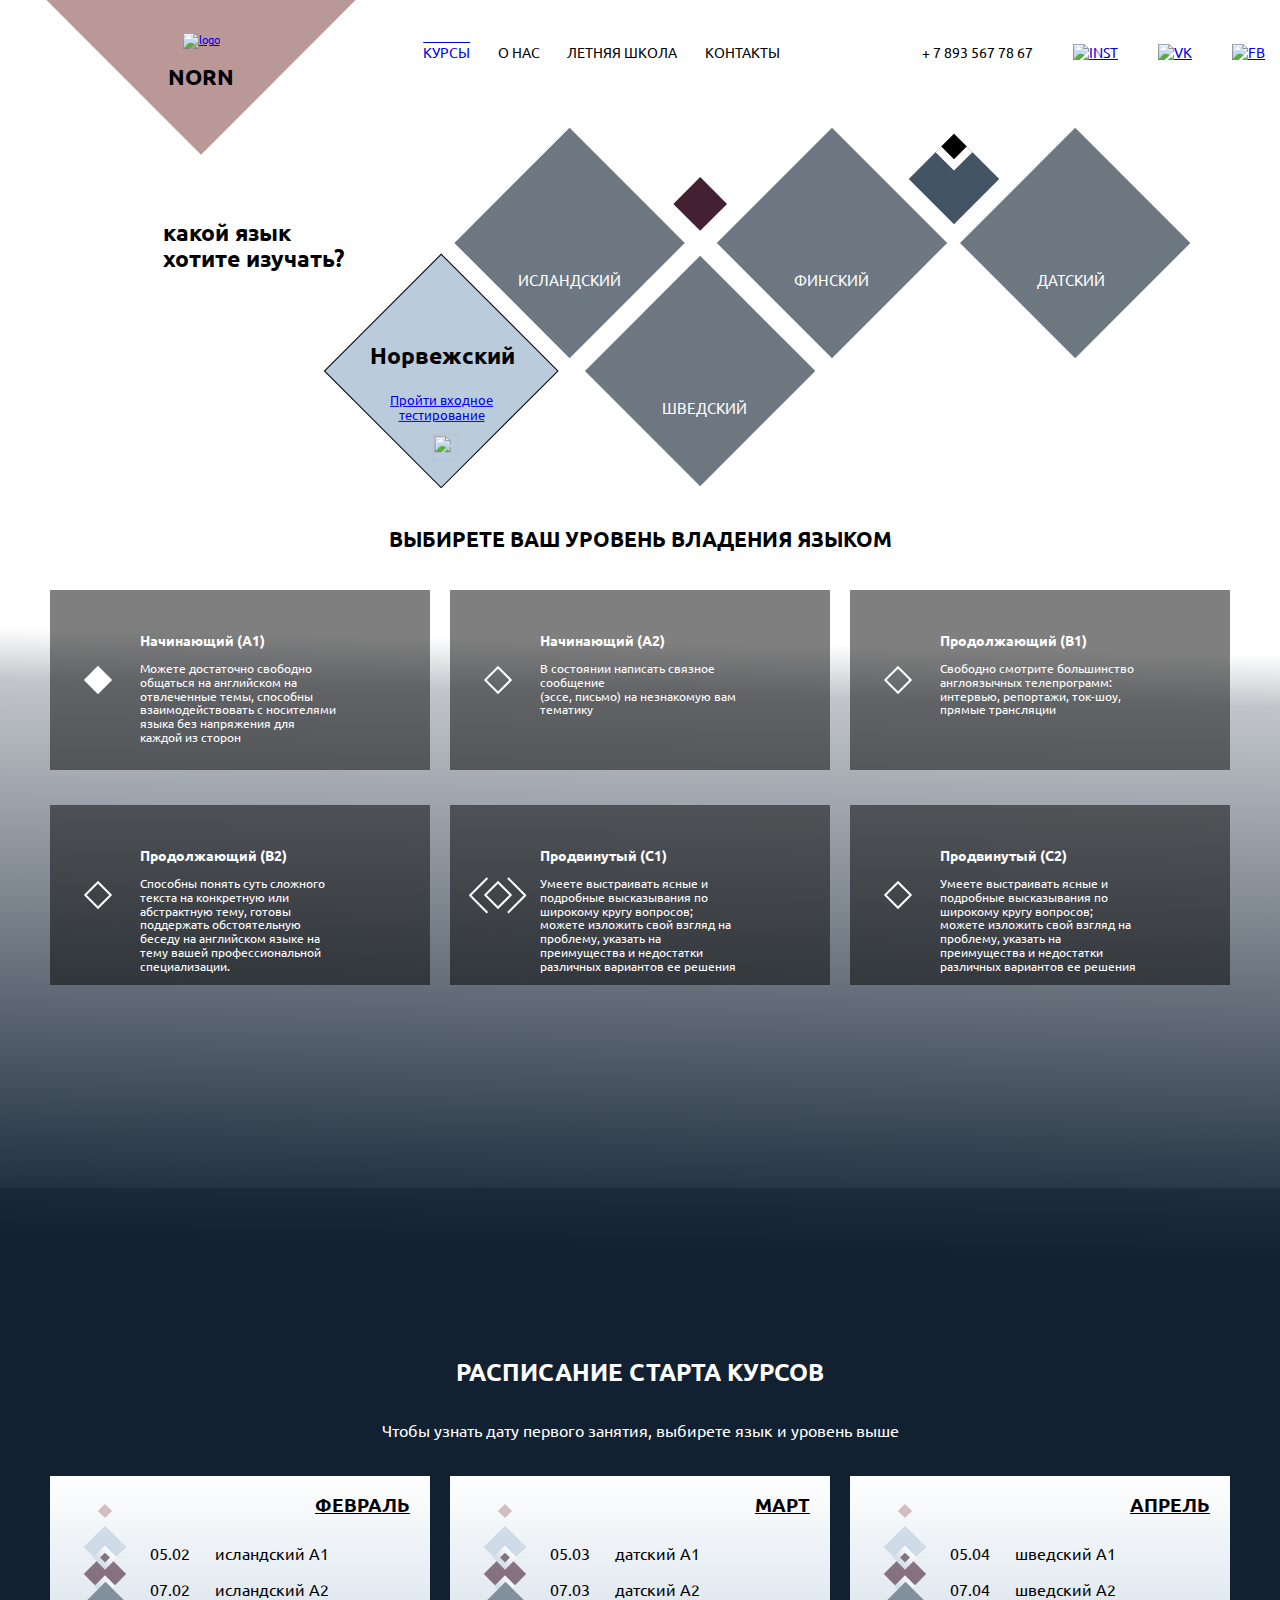
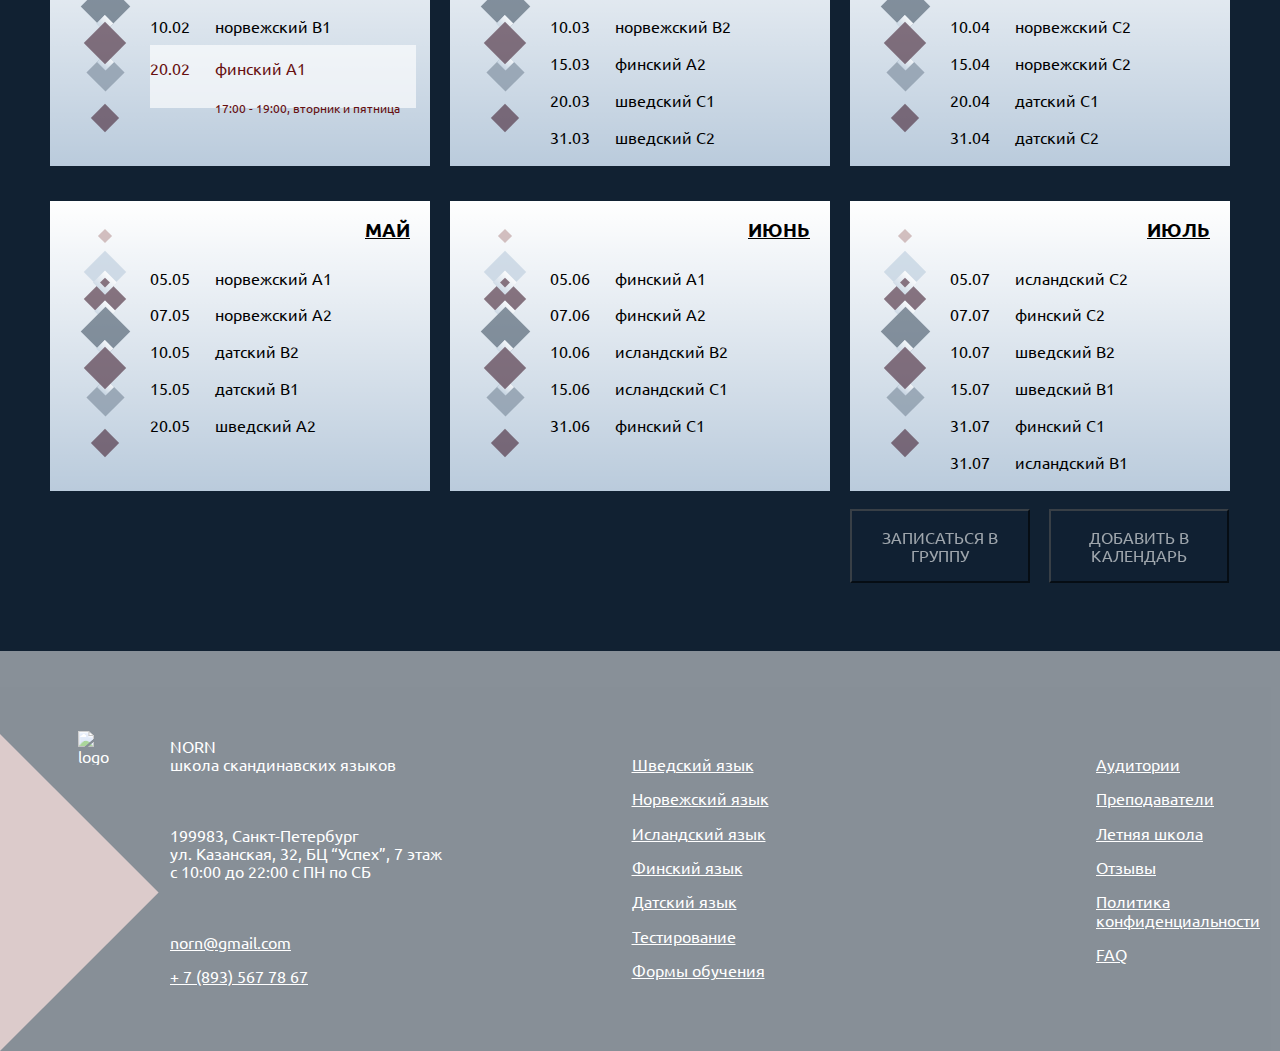
==== commit 78d89cd6: "changed px`s on vw" ====
--- a/courses.html
+++ b/courses.html
@@ -9,6 +9,7 @@
     <link rel="stylesheet" href="css/style.css">
     <link href="https://fonts.googleapis.com/css?family=Puritan|Ubuntu" rel="stylesheet">
     <link rel="stylesheet" href="css/media.css">
+
 
 </head>
 <body>
@@ -39,8 +40,9 @@
                     <ul> <a href="index.html"><img class="graphicsocial" src="css/img/021_facebook.png" alt="fb"></a></ul>
                  </div>
                 </div>
+
+               
                 <div><h1 class="text_top_header">какой язык </br>хотите изучать?</h1></div>
-               
                 <div class="courses_9_rectangles">
                  <div class="rect_1">
                      <h2>Норвежский</h2>
@@ -78,15 +80,16 @@
                         <p>Датский</p>
                     </div>    
                 </div>
+            
 
                
 
 
 
             <div class="background_main">
-                <h2 class="h2_of_6_blocks">Выбирете ваш уровень владения языком</h2>
+                
                 <div class="container_6_blocks">
-                    
+                    <h2 class="h2_of_6_blocks">Выбирете ваш уровень владения языком</h2>
                     <div class="block_1">
                         <div class="rect_white_20_block1">
 
@@ -334,11 +337,10 @@
                                         <div class="rect_column_6">
                                             <div class="white_in_col6"></div>
                                         </div>
-                                        <div class="rect_column_7"></div>
-                                        </div>
-                        </div>
-                    </div>
-                    <div class="buttons_bottom_right">
+                                        <div class="rect_column_7">
+                    
+                                            </div>
+                                            <div class="buttons_bottom_right">
                         <div class="btn_registertogroup">
                            <a href="#"><button class="btn_bkground"><p>Записаться в группу</p></button></a> 
                         </div>
@@ -346,10 +348,15 @@
                           <a href="#"><button class="btn_bkground"><p>ДОБАВИТЬ В КАЛЕНДАРЬ</p></button></a>
                         </div>
                     </div>
+                                        </div>
+                        </div>
+                    </div>
+                    
+                
                 </div>
 
         <div class="footer_aria_courses">
-            <div class="footer_col1">
+                    <div class="footer_col1">
                 <div class="logo_bottom_2">
                   <img class="graphiclogo"src="css/img/logo_white.svg" alt="logo"></div> 
                 <div class="rect_brown_down_logo">  
@@ -382,31 +389,12 @@
         </div>
 </div>
 
-           
-
-
-      
-        
-
-
-
-
-
-
-
-
-
-
-
-    </div>
-
-
-
 
 
 
 
     <script src="script.js"></script>
+    
     
 </body>
 </html>--- a/css/style.css
+++ b/css/style.css
@@ -7,7 +7,7 @@
 .wrapper{
     color: #000000;
     max-width: 100%;
-    height: 280px;
+    height: 100vh;
     position: relative;
     justify-content: center;
     top: 0;
@@ -17,92 +17,51 @@
     
 }
  
-.wrapper2{
-    max-width: 100%;
-    height: 100vh;
-    position: relative;
-    display: flex;
-    top: 0;
-    left: 0;
-    right: 0;
-    bottom: 0;
-}
-.wrapper3{
-    position: relative;
-    width: 100%;
-    height: 800px;
-    justify-content: center;
-    top: 0;
-    left: 0;
-    right: 0;
-    bottom: 0;
-}
-.wrapper4{
-    position: relative;
-    top: 0;
-    left: 0;
-    right: 0;
-    bottom: 0;
-    width: 100%;
-    height: 600px;
-}
-.wrapper_5{
-    position: relative;
-    width: 100%;
-    height: 800px;
-    top: 0;
-    left: 0;
-    right: 0;
-    bottom: 0;
-    display: flex;
-    justify-content: center;
-}
-.wrapper_6_footer{
-    position: relative;
-    width: 100%;
-    height: 300px;
-    top: 0;
-    left: 0;
-    right: 0;
-    bottom: 0;
-}
 
 .symbol_mark5{
-    position: relative;
-    display: flex;
-    justify-content: center;
-    top: 160px;
-    right: 40px;
-    padding-bottom: 170px;
+    position: absolute;
+    display: flex;
+    justify-content: center;
+    top: -14vw;
+    left: 45vw;
+}
+.symbol_mark5 > img{
+    width: 8vw;
+    height: 15vh;
 }
 .header_wgite_square_left_800{
-    width: 652px;
-    height: 583px;
-    background: rgba(255, 255, 255, 1);
+    width: 32vw;
+    height: 49vw;
+    background-color: #ffffff;
     z-index: -1;
     position: absolute;
-    transform: rotate(45deg);
-}
+    transform: rotate(90deg);
+    /* bottom: -8vw; */
+    right: -15vw;
+    /* clip-path: polygon(100% 0%, 75% 75%, 67% 100%, -5% 0%); */
+    bottom: 17vw;
+}
+
 .header_background_triangle{
-    position: absolute;
-    z-index: -1;    
-    display: flex;
-    justify-content: flex-end;
-    top: 300px;
-    border-style: solid;
-    border-width: 11em 27.5em 25.5em 21.5em;
-    border-color: transparent white transparent transparent;
-    right: 0;
-}
-
-.body-background{
-    position: absolute;
+    width: 46vw;
+    height: 38vw;
+    background-color: white;
+    z-index: 0;
+    position: relative;
+    transform: rotate(43deg);
+    top: -19vw;
+    right: -2vw;
+}
+
+.body_background{
+    position: relative;
     background: url(../css/img/sea_background.png) no-repeat center;
     background-size: cover;
     width: 100%;
-    min-height: 1400px;
-    z-index: -2;
-    margin-top: -356px;
+    display: flex;
+    height: 70vw;
+   
+    
     
 }
 
@@ -144,6 +103,7 @@
     align-items: flex-start;
     text-transform: uppercase; 
     z-index: 1 ;
+    padding-bottom: 24vw;
 }
 .menu ul{
     display: flex;
@@ -166,59 +126,64 @@
 .mrblock{
     position: absolute;
     display: flex;
-}
+ } 
 .girl_rect{
     position: absolute;
     display: flex;
     justify-content: center;
-    width: 660px;
-    transform: rotate(-45deg) scale(0.70);
-    overflow: hidden;
-    
-}
-.girl_rect > img{
-    transform: rotate(45deg) scale(1.2);
-    height: 700px;
-    
+    -webkit-clip-path: polygon(50% -10%, 100% 50%, 50% 100%, 0 50%); 
+   clip-path: polygon(50% -10%, 100% 50%, 50% 100%, 0 50%);
+   background: url(../css/img/girl_big_pic.png) no-repeat center;
+   background-size: cover;
+   height: 56.8vw;
+   width: 59.1vw;
 }
 .girl_blok{
     position: absolute;
     display: flex;
-    bottom: 755px;
-    right: 235px;
+    bottom: 104.7vw;
+    right: 65vw;
 }
 .rectangle-inpic1{
     position: absolute;
     display: flex;
     align-self: flex-start;
-    left: 579px;
-    transform: rotate(45deg);
-    right: -39px;   
+    left: 27vw;
+    z-index: 2;
+    bottom: 0vw;
 } 
 .rectangle-inpic2{
     position: absolute;
     display: flex; 
     align-self: flex-end;
-    transform: rotate(44.4deg);
-    left: -47px;
-    top: 445px;
+    
 } 
+.rectangle-inpic2 > img{
+    height: 21.4vw;
+}
+.rectangle-inpic1 > img{
+    height: 5vw;
+}
 
 /*-----------------brown-rectangle---------------------*/
 .rectangle-btn-text{
+    position: absolute;
     display: flex;
     justify-content: center;
 
 }
 .brown-rectangle{
-    display: flex;
-    position: absolute;
-    flex-direction: row;
-    justify-content: center;
-    right: 1px;
-    top: -346px;
-    transform: scale(0.85);
-    
+
+    display: flex;
+    position: absolute;
+    justify-content: center;
+    width: 30vw;
+    height: 30vw;
+    background: #BA9898;
+    transform: rotate(45deg);
+    left: 13.7vw;
+    bottom: -14.2vw;
+    z-index: 2;
 }
 .ract-bro-2{
     position: absolute;
@@ -226,114 +191,151 @@
     justify-content: center;
     
 }
+.ract-bro-2 > img{
+    width: 5vw;
+    height: 5vw;
+}
 .ract-bro-1{
     position: absolute;
     display: flex;
-    justify-content: flex-start;
-    transform: rotate(90deg);
-    padding-right: 7px;
-    padding-bottom: -12px; 
+    justify-content: center;
+    transform: rotate(-45deg);
+    bottom: 23.3vw;
+    right: 23.3vw;
+  
+}
+.ract-bro-1 > img{
+    width: 8vw;
+    height: 8vw;
+
 }
 /*---------------Text-with-button-in-rectangle-----------------------*/
 .ract-br-text-btn{
     position: absolute;
     display: flex;
     flex-direction: column;
+    align-self: center;
+    z-index: 1;
+    width: 20vw;
+    transform: rotate(-45deg);
+    font-size: 1.1vw;
+    text-align: center;
+     
+}
+.ract-br-text-btn p{
+    display: flex;
+    align-items: center;
+}
+.ract-br-text-btn button{
+    position: relative;
+    display: flex;
+    justify-content: center;
+    align-items: center;
+    align-self: center;
+    top: 7vw;
+    background-color: #BA9898;
+    text-transform: uppercase;
+    width: 10vw;
+    height: 3vw;
+    
+}
+/*------------gray-rectangle-menu-inside------------------*/
+
+.ract_gray_menu{
+    width: 14vw;
+    height: 14vw;
+    background-color: #BACBDC;
+    transform: rotate(45deg); 
+    position: absolute;
+    display: flex;
+    justify-content: center;
+    top: 6vw;
+    left: 39vw;
+}
+
+
+.menu_in_grey_rect{
+    position: absolute;
+    display: flex;
+    transform: rotate(-45deg);
+    left: 0vw;
+}
+.menu_in_grey_rect > li{
+    display: flex;
+    justify-content: center;
+    margin-top: 1.5vw;
+}
+.menu_in_grey_rect > ul{
+    height: 10vw;
+    list-style: none;
+}
+.menu_in_grey_rect p{
+    font-size: 1.4vw;
+    text-align: center;
+}
+
+.rect_background_small_{
+    width: 4vw;
+    height: 4vw;
+    position: absolute;
+    display: flex;
     justify-content: flex-end;
     align-self: center;
-    flex-wrap: wrap;
-    margin-top: 15px;
-    z-index: 1;
-     
-}
-.ract-br-text-btn p{
-    display: flex;
-    align-items: center;
-}
-.ract-br-text-btn button{
-    position: relative;
-    display: flex;
-    justify-content: center;
-    align-items: center;
-    align-self: center;
-    top: 53px;
-    background-color: #BA9898;
-    text-transform: uppercase;
-    width: 182px;
-    height: 45px;
-    
-}
-/*-------------grey-rectangle-menu-inside------------------*/
-
-.ract-gray-menu{
-    position: absolute;
-    display: flex;
-    justify-content: center;
-    top: 305px;
-    left: 472px;
-
-}
-.menu-in-grey-rect{
-    position: absolute;
-    display: flex;
-    align-self: flex-start;
-    text-decoration: none;
-    list-style: none;
-    z-index: 1;
-    
-}
-.menu-in-grey-rect li{
-    display: flex;
-    justify-content: center;
-    height: 20%;
-    margin-top:16.5px;
-    
-}
-
+    background: url(../css/img/sea_background.png) no-repeat center;
+    background-size: cover;
+    left: 11.05vw;
+    bottom: 11vw;
+
+}
 .rect-mini-grey{
     position: absolute;
     display: flex;
     justify-content: center;
-    right: -114.5px;
-    top: 118.5px;
+    transform: rotate(-45deg);
+    left: 0.11vw;
+    bottom: 0.11vw;
+}
+.rect-mini-grey > img{
+    width: 3vw;
+    height: 3vw;
 }
 /*----------------------------------------------*/
 .p_under_symbol{
     display: flex;
+    position: absolute;
     justify-content: center;
     color: white;
     list-style: none;
-    padding-bottom: 15px; 
-    font-size: 24px;
+    font-size: 1.5vw;
+    top: -9vw;
+    left: 35.5vw;
 }
 
 .bloks{
-    padding-right: 15px;
-    padding-left: 15px;
-    position: relative;
-    display: flex;
-    flex-direction: row;
-    justify-content: center;
-    align-content: center;
-    align-items: center;
-   
+    padding-right: 1.5vw;
+    padding-left: 1.5vw;
+    position: relative;
+    display: flex;
+    align-items: center;
+    top: -31vw;
+    left: 0vw;
 }
 .bloks p{
-    height: 50px;
-    width: 85%;
+    height: 4vw;
+    width: 27vw;;
     color: white;
     justify-content: space-around;
-    padding-left: 88px;
-    font-size: 14px;
-    padding-top: 22px;
+    padding-left: 6vw;
+    font-size: 1vw;
+    padding-top: 3vw;
 
 
 }
 
 
 .blok_1 {
-    width: 450px;
-    height: 250px;
+    width: 30vw;
+    height: 20vw;
     background: rgba(0,0,0,0.4);
     z-index: 1;
     
@@ -343,16 +345,16 @@
     width: 0;
     height: 0;
     border-style: solid;
-    border-width: 5px 5px 5px 5px; /* размер и форма */ 
+    border-width: 0.4vw 0.4vw 0.4vw 0.4vw;
     border-color: white;
     transform: rotate(45deg);
-    margin-left: 8px;
-    margin-right: 8px;
+    margin-left: 1vw;
+    margin-right: 1vw;
     
 }
 .blok_2 {
-    width: 450px;
-    height: 250px;
+    width: 30vw;
+    height: 20vw;
     background: rgba(0,0,0,0.4);
    z-index: 1;
     
@@ -369,13 +371,13 @@
     margin-right: 8px;
   }
   .blok_3 {
-    width: 450px;
-    height: 250px;
+    width: 30vw;
+    height: 20vw;
     background: rgba(0,0,0,0.4);
     z-index: 1;
   }
   .arrow_1{
-    padding-left: 10px;
+    padding-left: 2vw;
 
 
   }
@@ -386,25 +388,33 @@
 .ractangle_section{
     display: flex;
     position: relative;
-    justify-content: center;
-    background: #112132;
-    height: 666px;
-
-    
+    justify-content: flex-start;
+    height: 50vw;
+    background-color: #112132;
+    width: 100vw;
+    bottom: 60vw;
+   
 }
 .cap_pic{
     position: absolute;
     display: flex;
-    justify-content: flex-start;
-    left: -362px;
-    bottom: 129px;
+    left: 0vw;
+    top: -6.6vw;
+    background: url(../css/img/cup.png) no-repeat center;
+    background-size: cover;
+    width: 28.5vw;
+    height: 31vw;
 }  
+
 .rect_grey2_3{
     position: absolute;
-    top: -46px;
-    transform: scale(0.81);
-    padding-right: 298px;
-
+    display: flex;
+    left: 20.5vw;
+   
+}
+.rect_grey2_3 > img{
+    width: 31vw;
+    height: 31vw;
 }
 
 /*-----------brown_rect---------------*/
@@ -412,31 +422,47 @@
     position: absolute;
     display: flex;
     justify-content: center;
-    right: -64px;
-    top: 55px;
-    
+    left: 52vw;
+    top: 5vw;
+    background-color: #432132;
+    width: 20vw;
+    height: 20vw;
+    transform: rotate(45deg);
 }
 .child_brown2_6{
-    position: absolute;    
-    display: flex;
-    justify-content: center;
-    top: 28px;
-
+    right: 16vw;
+    top: 0vw;
+    position: absolute;
+    display: flex;
+    justify-content: center;
+    transform: rotate(45deg);
+}
+.child_brown2_6 > img{
+    width: 4vw;
+    height: 4vw;
 }
 .mark_4_white{
     position: absolute;
     display: flex;
     align-self: center;
-    top: 148px;
+    top: 5vw;
+    transform: rotate(45deg);
+    left: 5vw;
+}
+.mark_4_white > img{
+    width: 7vw; 
+    height: 7vw;   
 }
 .white_uppercase_text{
+    align-self: center;
     position: absolute;
     text-transform: uppercase;
-    font-size: 24px;
+    font-size: 1.5vw;
     color: white;
     display: flex;
-    justify-content: center;
-    bottom: 105px;
+    bottom: 5vw;
+    transform: rotate(-45deg);
+    right: 2vw;
 }
 
 /*-------------------*/
@@ -444,28 +470,31 @@
     position: absolute;
     display: flex;
     justify-content: center;
-    transform: rotate(45deg)scale(0.55);
     overflow: hidden;
-    width: 650px;
-    height: 650px;
-    top: 186px;
-    right: 597px;
+    width: 65vw;
+    height: 65vw;
+    top: 18vw;
+    right: 47vw;
     
 }
 
 .pict_arrow{
     position: absolute;
-    transform: rotate(-45deg)scale(1.79);
-    height: 65%;
-
-    
+    background: url(../css/img/pic_sign_arrow.png) no-repeat center;
+    background-size: cover;
+    width: 30vw;
+    height: 30vw;
+    clip-path: polygon(50% 0%, 100% 50%, 50% 100%, 0 50%);
 }
 .ract_small_arrow{
     position: absolute;
-    transform: rotate(45deg);
-    align-self: flex-end;
-    left: -26px;
-    bottom: -26px;
+    right: 42vw;
+    top: 12vw;
+}
+.ract_small_arrow > img {
+width: 6vw;
+height: 6vw;
+
 }
 
 /*-----------woman--teacher-------------------*/
@@ -474,91 +503,89 @@
     position: absolute;
     display: flex;
     justify-content: center;
-    transform: rotate(45deg) scale(1);
-    width: 230px;
-    overflow: hidden;
-    height: 230px;
-    top: 343px;
-    right: 285px;
+    width: 23vw;
+    height: 23vw;
+    top: 19vw;
+    right: 38vw;
 }
 .tutor_img{
     position: absolute;
-    transform: rotate(-45deg) scale(1.1);
-    height: 270px;
-    width: 334px;
+    background: url(../css/img/tutor_1.png) no-repeat center;
+    background-size: cover;
+    width: 22vw;
+    height: 22vw;
+    clip-path: polygon(50% 0%, 100% 50%, 50% 100%, 0 50%);
+
 }
 .tutor_rect_black{
     position: absolute;
-    transform: rotate(45deg);
-    display: flex;
-    justify-content: center;
-    left: -18px;
-    top: -14px;
+    transform: rotate(90deg);
+    display: flex;
+    justify-content: center;
+    left: 9vw;
+    top: 0vw;
+}
+.tutor_rect_black > img{
+    width: 4vw;
+    height: 4vw;
 }
 .tutor_rect_white{
     position: absolute;
-    left: -3px;
-    top: 20px;
-    
+    left: 10.26vw;
+    top: 0vw;
+    display: flex;
+}
+.tutor_rect_white > img{
+    width: 1.5vw;
+    height: 1.5vw;
 }
 /*-------------man--teacher--------------*/
 
 .man{
     position: absolute;
     display: flex;
-    justify-content: center;
-    transform: rotate(45deg) scale(0.8);
-    overflow: hidden;
-    width: 300px;
-    height: 300px;
-    top: 308px;
-    right: -113px;
+    top: 19vw;
+    left: 63vw;
 }
 .man_pict{
     position: absolute;
-    transform: rotate(-45deg) scale(1.7);
-    display: flex;
-    justify-content: center;
-    right: 16px;
-    top: 5px;
+    background: url(../css/img/teacher_man.png) no-repeat center;
+    background-size: cover;
+    width: 22vw;
+    height: 22vw;
+    clip-path: polygon(50% 0%, 100% 50%, 50% 100%, 0 50%);
 }
 .rect_small_man{
     position: absolute;
-    top: 149px;
-    right: 233px;
-}
-
+    top: 9.5vw;
+    right: 19vw;
+}
+.rect_small_man > img{
+    width: 3vw;
+    height: 3vw;
+}
 /* ----------class-pict---------------- */
 .classroom_section{
     position: absolute;
     display: flex;
-    width: 400px;
-    height: 400px;
-    
+    width: 40vw;
+    height: 40vw;
+    top: 31vw;
+    left: 22.5vw;
 }
 .pict_classroom{
-    position: absolute;
-    display: flex;
-    overflow: hidden;
-    transform: rotate(45deg) scale(1.1);
-    width: 100%;
-    height: 100%;
-    top: 87px;
-    left: 157px;
-}
-.pict_cl{
-    transform: rotate(-45deg);
-    position: absolute;
-    bottom: 138px;
-    right: 40px;
-
+    background: url(../css/img/class.png) no-repeat center;
+    background-size: cover;
+    width: 34vw;
+    height: 17vw;
+    clip-path: polygon(50% 0%, 100% 100%, 0% 100%, 0 100%);
 }
 .gradient_sea{
-   position: absolute;
+   position: relative;
     background: linear-gradient(to bottom, rgba(30, 30, 30, 0.8) 0%, rgba(16, 16, 16, 0) 0%, rgba(16, 16, 16, 0) 30%, rgba(2, 2, 2, 0.6) 100%);
     width: 100%;
-    height: 610px;
-  
+    height: 40vw;
+    bottom: 44.6vw;
 }   
 
 /* ----------menu_text_grey_rect--------- */
@@ -567,26 +594,31 @@
     display: flex;
     flex-direction: column;
     color: white;
-    bottom: 126px;
+    bottom: 4vw;
     text-align: center;
-    left: 137px;
-    align-items: center;
+    left: 5vw;
+    align-items: center;
+}
+.menu_text_grey_rect > p{
+    font-size: 1.1vw;
 }
 /* -----------sea_2_second_aria-------------------- */
 .field_sea{
-    position: absolute;
+    position: relative;
     background: url(../css/img/sea_background.png) no-repeat center;
     background-size: cover;
     width: 100%;
-    height: 900px;
-    z-index: -2;
-    
+    height: 68vw;
+    display: flex;
+    justify-content: center;
+    z-index: -1;
+    top: -60vw;
 }
 .gradient_sea_2{
     position: absolute;
-    background: linear-gradient(180deg, rgba(30, 30, 30, 0.8) 5%, rgba(16, 16, 16, 0) 54.14%, rgba(16, 16, 16, 0) 54.15%, rgba(20, 20, 20, 0.6) 70%);
+    background: linear-gradient(180deg, rgba(30, 30, 30, 0.4) 37%, rgba(16, 16, 16, 0) 47.14%, rgba(16, 16, 16, 0) 3.15%, rgba(20, 20, 20, 0.4) 52%);
     width: 100%;
-    height: 900px;
+    height: 100vw;
     z-index: -1;
 }   
 
@@ -594,7 +626,9 @@
     position: absolute;   
     display: flex;
     justify-content: center;
-    top: 90px;
+    top: 2vw;
+    height: 8vw;
+    width: 8vw;
    
 }
 .talk_abour_us{
@@ -602,24 +636,27 @@
     display: flex;
     justify-content: center;
     color: white;
-    top: 245px;
-}
-
+    top: 14vw;
+}
+.talk_abour_us > p{
+    font-size: 1.8vw;
+
+}
 
 /* ---------black_section_carusel_menu-------------------- */
-.single_blok{
-    padding-right: 15px;
-    padding-left: 15px;
-    position: relative;
-    display: flex;
-    flex-direction: row;
+.single_blok {
+    padding-right: 1vw;
+    padding-left: 1vw;
+    position: absolute;
+    display: flex;
+    /* flex-direction: row; */
     justify-content: center;
     align-content: center;
     align-items: center;
-    width: 895px;
-    height: 325px;
+    width: 64vw;
+    height: 30vw;
     background: rgba(0,0,0,0.4);
-    top: 380px;
+    top: 23vw;
 }
 
 .vector_left{
@@ -634,6 +671,7 @@
     display: flex;
     top: 43px;
     color: white;
+    font-size: 1.5vw;
 }
 .text_center{
     position: absolute;
@@ -642,7 +680,9 @@
     width: 71%;
     color: white;
     text-align: center;
-}
+    font-size: 1.5vw;
+}
+
 
 .vector_right{
     position: absolute;
@@ -663,28 +703,28 @@
     width: 0;
     height: 0;
     border-style: solid;
-    border-width: 5px 5px 5px 5px; /* размер и форма */ 
+    border-width: 0.4vw 0.4vw 0.4vw 0.4vw;
     border-color: white;
     transform: rotate(45deg);
-    margin-left: 10px;
-    margin-right: 10px;
+    margin-left: 1vw;
+    margin-right: 1vw;
 }
 
 /* -----------footer_aria---- */
 .footer_background{
-    position: absolute;
+    position: relative;
     background: url(../css/img/footer.png) no-repeat center;
     background-size: cover;
     width: 100%;
-    height: 800px;
-    z-index: -1;
-
-}
+    height: 37vw;
+    top: -60vw;
+}
+
 .section_of_three{
     position: relative;
     display: flex;
     justify-content: center;
-    
+     color: white;
 }
 
 .logo_bottom{
@@ -703,15 +743,13 @@
     color: white;
 }
 
-.section_of_three p{
-    color: white;
-}
+
 .left_aria{
     position: absolute;
     display: flex;
     justify-content: flex-start;
-    left: 25px;
-    top: 515px;
+    left: 1vw;
+    top: 16vw;
     
 }
 .text_under_logo_bottom{
@@ -727,7 +765,8 @@
     position: absolute;
     display: flex;
     justify-content: center;
-    top: 515px;
+    top: 215px;
+    left: 40vw;
 }
 .social_footer{
     display: flex;
@@ -740,7 +779,7 @@
     justify-content: center;
     right: 0;
     padding-right: 22px;
-    top: 515px;
+    top: 215px;
     width: 300px;
     flex-wrap: wrap;
     justify-content: flex-start;
@@ -767,10 +806,10 @@
     background: url(../css/img/map.png) no-repeat center;
     background-size: cover;
     width: 100%;
-    height: 400px;
-    position: relative;
-    z-index: -1;
-    top: 435px;
+    height: 22vw;
+    position: relative;
+    top: -60vw;
+    
 }
 .arrow_map{
     position: absolute;
@@ -856,11 +895,12 @@
     top: 70px;
 
  }
+ 
 .courses_9_rectangles{
     display: flex;
     justify-content: flex-start;
     align-items: center;
-    left: 360px;
+    left: 28vw;
     position: absolute;
 }
 .text_top_header {
@@ -870,137 +910,140 @@
 }
 
  .rect_1{
-    width: 156px;
-    height: 156px;
+    width: 13vw;
+    height: 13vw;
     background-color: #BACBDC;
     transform: rotate(45deg);
     display: flex;
     justify-content: center;
     align-items: center;
-    border: 2px solid black;
-}
+    border: 0.15vw solid black;
+}
+
 .rect_1 h2{
     transform: rotate(-45deg);
-    font-size: 20px;
-    position: absolute;
-    top: 35px;
-    left: 4px;
+    font-size: 1.8vw;
+    position: absolute;
+    top: 3vw;
+    left: 0vw;
 }
 .rect_1 p{
     transform: rotate(-45deg);
-    font-size: 12px;
+    font-size: 1vw;
     text-align: center;
     position: relative;
-    top: 22px;
-    left: 22px;
+    top: 2vw;
+    left: 2vw;
 }
 .rect_1 img{
     position: absolute;
     transform: rotate(-45deg);
-    right: 10px;
-    bottom: 19px;
+    right: 1vw;
+    bottom: 1.5vw;
+    display: flex;
+    width: 2vw;
+    height: 2vw;
 }
 .rect_2{
     display: flex;
     position: absolute;
-    left: 98px;
-    bottom: 94px;
+    left: 7.5vw;
+    bottom: 7.5vw;
 }
 .background_rect_2{
-    width: 220px;
-    height: 220px;
-    background: linear-gradient(0deg, rgba(17, 33, 50, 0.61), rgba(17, 33, 50, 0.61)), url(../css/img/reykjavik3.png);
+    width: 18vw;
+    height: 18vw;
+    background: linear-gradient(0deg, rgba(17, 33, 50, 0.61), rgba(17, 33, 50, 0.61)), url(../css/img/reykjavik3.png)no-repeat center;
    -webkit-clip-path: polygon(50% 0, 100% 50%, 50% 100%, 0 50%);  
    clip-path: polygon(50% 0, 100% 50%, 50% 100%, 0 50%);  
 }
 .rect_2 p{
     text-transform: uppercase;
     color: white;
-    font-size: 15px;
+    font-size: 1.2vw;
     z-index: 1;
     position: absolute;
     align-self: center;
-    left: 58px;
-    top: 128px;
+    left: 5vw;
+    top: 10vw;
 }
 .rect_3{
     display: flex;
-    bottom: -3px;
-    position: absolute;
-    left: 227px;
-    top: -31px;
+    position: absolute;
+    left: 17.7vw;
+    top: -2.5vw;
 }
 .background_rect_3{
-    width: 220px;
-    height: 220px;
-    background: linear-gradient(0deg, rgba(17, 33, 50, 0.61), rgba(17, 33, 50, 0.61)), url(../css/img/stockholm.png);
+    width: 18vw;
+    height: 18vw;
+    background: linear-gradient(0deg, rgba(17, 33, 50, 0.61), rgba(17, 33, 50, 0.61)), url(../css/img/stockholm.png)no-repeat center;
    -webkit-clip-path: polygon(50% 0, 100% 50%, 50% 100%, 0 50%);  
    clip-path: polygon(50% 0, 100% 50%, 50% 100%, 0 50%);  
 }
 .rect_3 p{
     text-transform: uppercase;
     color: white;
-    font-size: 15px;
+    font-size: 1.2vw;
     z-index: 1;
     position: absolute;
     align-self: center;
-    left: 68px;
-    top: 137px;
+    left: 6vw;
+    top: 10vw;
 }
 .rect_red_45{
-    width: 45px;
-    height: 45px;
+    width: 3vw;
+    height: 3vw;
     background: #432132;
     display: flex;
     position: absolute;
     transform: rotate(45deg);
-    bottom: 228px;
-    left: 315px;
+    bottom: 18vw;
+    left: 25.2vw;
 }
 .rect_4{
     display: flex;
     position: absolute;
-    left: 356px;
-    bottom: 95px;
+    left: 28vw;
+    bottom: 7.5vw;
 }
 .background_rect_4{
-    width: 220px;
-    height: 220px;
-    background: linear-gradient(0deg, rgba(17, 33, 50, 0.61), rgba(17, 33, 50, 0.61)), url(../css/img/helsinki.png);
+    width: 18vw;
+    height: 18vw;
+    background: linear-gradient(0deg, rgba(17, 33, 50, 0.61), rgba(17, 33, 50, 0.61)), url(../css/img/helsinki.png)no-repeat center;
    -webkit-clip-path: polygon(50% 0, 100% 50%, 50% 100%, 0 50%);  
    clip-path: polygon(50% 0, 100% 50%, 50% 100%, 0 50%);  
 }
 .rect_4 p{
     text-transform: uppercase;
     color: white;
-    font-size: 15px;
+    font-size: 1.2vw;
     z-index: 1;
     position: absolute;
     align-self: center;
-    left: 73px;
-    top: 137px;
+    left: 6vw;
+    top: 10vw;
 }
 .rect_grey_80{
-    width: 80px;
-    height: 80px;
+    width: 5vw;
+    height: 5vw;
     background: #435465;
     display: flex;
     position: absolute;
     transform: rotate(45deg);
-    bottom: 234px;
-    left: 551px;
+    bottom: 19vw;
+    left: 44vw;
 }
 .rect_white_37{
-    width: 37px;
-    height: 37px;
+    width: 2vw;
+    height: 2vw;
     background: white;
     display: flex;
     position: absolute;
 
  }
 .rect_black_27{
-    width: 27px;
-    height: 27px;
+    width: 1.4vw;
+    height: 1.4vw;
     background: black;
     display: flex;
     position: absolute;
@@ -1008,25 +1051,25 @@
 .rect_5{
     display: flex;
     position: absolute;
-    left: 607px;
-    bottom: 95px;
+    left: 47vw;
+    bottom: 7.5vw;
 }
 .background_rect_5{
-    width: 220px;
-    height: 220px;
-    background: linear-gradient(0deg, rgba(17, 33, 50, 0.61), rgba(17, 33, 50, 0.61)), url(../css/img/kopengaagen.png);
+    width: 18vw;
+    height: 18vw;
+    background: linear-gradient(0deg, rgba(17, 33, 50, 0.61), rgba(17, 33, 50, 0.61)), url(../css/img/kopengaagen.png)no-repeat center;
    -webkit-clip-path: polygon(50% 0, 100% 50%, 50% 100%, 0 50%);  
    clip-path: polygon(50% 0, 100% 50%, 50% 100%, 0 50%);  
 }
 .rect_5 p{
     text-transform: uppercase;
     color: white;
-    font-size: 15px;
+    font-size: 1.2vw;
     z-index: 1;
     position: absolute;
     align-self: center;
-    left: 77px;
-    top: 137px;
+    left: 6vw;
+    top: 10vw;
 }
 
  /* --section_6_blocks----- */
@@ -1127,9 +1170,10 @@
     display: flex;
     position: absolute;
     justify-content: center;
-    top: 148px;
+    top: -70px;
     text-transform: uppercase;
     font-size: 21px;
+    align-self: flex-start;
 }
 
 .rect_white_20_block1{
@@ -1402,10 +1446,11 @@
 
 .buttons_bottom_right{
     display: flex;
-    position: relative;
-    padding-top: 175px;
+    position: absolute;
     justify-content: flex-end;
-    padding-right: 50px;
+    top: 278px;
+    left: 0px;
+
 }
 .btn_registertogroup{
     width: 180px;
@@ -1436,10 +1481,12 @@
     background: #112132;
     opacity: 0.5;
     color: white;
+    justify-content: center;
 }
 .footer_col1{
     position: absolute;
     display: flex;
+    left: 0px;
 }
 .rect_brown_down_logo {
     width: 225px;
@@ -1448,9 +1495,9 @@
     transform: rotate(45deg);
     display: flex;
     position: absolute;
-    left: -117px;
+    left: -113px;
     align-self: flex-end;
-    top: 133px;
+    top: 129px;
 }
 
 .logo_bottom_2{
@@ -1463,19 +1510,21 @@
 }
 .footer_col2{
     padding-top: 70px;
-    position: relative;
-    padding-left: 220px;
+    position: absolute;
+    left: 170px;
 }
 .footer_col2_middle_p{
     padding: 20px 0px 20px 0px;
 }
 .footer_col3{
-    position: relative;
+    position: absolute;
     padding-top: 88px;
-    left: 120px;
+    padding-left: 120px;
 }
 .footer_col4{
-    position: relative;
+    position: absolute;
     padding-top: 88px;
-    left: 351px;
-}
+    right: 0px;
+    padding-right: 20px;
+}
+
--- a/css/media.css
+++ b/css/media.css
@@ -1,64 +1,127 @@
+
+@media(max-width: 1250px){
+    /* .buttons_bottom_right {
+    top: 302px;
+    left: 2px;
+    }
+    .text_header_white_block3{
+        top: 220px;
+        padding-bottom: 120px;
+    }
+    .background_blue_1063 {
+        height: 1174px;
+        }
+   */
+}
+
+@media(max-width: 1199px){
+    /* .background_blue_1063 {
+        height: 1381px;
+        
+    }
+    .background_blue_1063{
+        height: 1604px;
+        }
+    .text_header_white_block3 {
+
+        padding-bottom: 257px;
+        top: 406px;
+    } */
+    /* .mrblock{
+        transform: scale(0.9)
+        } */
+    
+    
+}
 @media(max-width: 1120px){
-    .rect_grey2_3{
+    /* .rect_grey2_3{
         transform: scale(0.7)
-        }
-    .header_background_triangle{
+        } */
+    /* .header_background_triangle{
             right: 0px;
             top: 300px;
-        }
-    
-}
-@media(max-width: 1120px){
-    .header_background_triangle{
+        } */
+    /* .header_background_triangle{
     right: 0px;
     top: 200px;
         }
     .mrblock{
         transform: scale(0.8);
-        }
+        } */
+  
 }
 @media(max-width: 1030px){
-
-
-.menu_courses {
+    /* .mark_sea2{
+        top: 24px;
+    }
+    .talk_abour_us{
+        top: 154px;
+    }
+    .single_blok{
+        top: 235px;
+    }
+    .wrapper_5{
+        height: 650px;
+    } */
+    /* .header_wgite_square_left_800{
+        border-width: 44em 27.5em 24.5em 0em;
+        transform: rotate(274deg);
+        right: 213px;
+        top: -457px;
+    } */
+    /* .wrapper{
+        max-width: 100%;
+        height: 862px;
+    }
+    .wrapper2{
+        height: 100%;
+        top: -567px;
+    }
+    .wrapper3{
+        height: 668px;
+    }
+    
+    .gradient_sea{
+        height: 178px;
+    }
+    .symbol_mark5{
+    top: 396px;
+    padding-bottom: 128px;
+   
+    }
+    .menu_courses {
     font-size: 11px;
-}
+    }
     .social_courses {
         width: 423px;
     }
     .text_top_header {
-        padding-left: 10px;
-    }
-    .header_background_triangle {
+        padding-left: 10px; */
+    }
+    /* .header_background_triangle {
         right: 0px;
-        top: 100px;
-        }
-    .mrblock{
-        transform: scale(0.8);
-        }
-    .header_background_triangle{
-        right: 0px;
-        top: 90px;
-        }
-    .courses_9_rectangles{
+        top: 178px;
+        } */
+    /* .mrblock{
+        transform: scale(0.8);
+        } */
+    /* .courses_9_rectangles{
         left: 133px;
+    } */
+    /* /* .background_main{
+        height: 600px;
     }
     .background_blue_1063{
 
-        height: 1690px;
+        height: 1575px;
     }
     .text_header_white_block3{
-        top: 412px;
-    }
-    .buttons_bottom_right {
-        padding-top: 480px;
-        padding-right: 125px;
+         top: 322px;
     }
     .container_shedulare {
-        top: 460px;
+        top: 86px;
     }
     .footer_aria_courses{
-        top: 0px;
         font-size: 13px;
     }
     .rect_brown_down_logo{
@@ -66,31 +129,313 @@
         top: 125px;
         width: 200px;
         height: 200px;
-
-    }
-    .footer_col2 {
-        font-size: 13px;
-        padding-left: 178px;
-    }
-}   
+    }
+    .footer_background{
+        height: 400px;
+    }
+    .left_aria{
+        top: 215px;
+    }
+    .middle_area{
+        top: 215px;
+    }
+    .right_area{
+        top: 215px;
+    }
+    .map_footer{
+        height: 250px;
+         top: 400px; 
+    } */
+}    
 @media(max-width: 900px){
-    .header_background_triangle {
+    /* .header_background_triangle {
         right: 0px;
         top: 86px;
-        }
+        } 
     .mrblock{
         transform: scale(0.75);
-        }
-}
-    @media(max-width: 800px){
+        }*/
+}
+@media(max-width: 799px){
+    
+    /* .gradient_sea {
+        height: 135px;
+    }
+    .wrapper3 {
+        height: 505px;
+    }
+    .symbol_mark5 {
+        top: 290px;
+        padding-bottom: 7px;
+    }
+    .bloks p{
+        font-size: 9px;
+    }
+    .p_under_symbol{
+        font-size: 17px;
+        padding-bottom: 15px;
+    }
+    .map_footer{
+        height: 200px;
+        
+    }
+    .footer_background{
+        height: 400px;
+    }
+    .left_aria{
+        top: 215px;
+    }
+    .text_under_logo_bottom{
+        right: -60px;
+        margin-top: -13px;
+    }
+    .middle_area{
+        top: 215px;
+    }
+    .right_area{
+        top: 215px;
+        width: 225px;
+    }
+    .ractangle_section{
+        height: 538px;
+        transform: scale(0.8);
+        }
         html{
                font-size: 12px; 
         }
         .header_background_triangle {
             right: 0px;
-            top: 70px;
+            top: 250px;
         }
         .mrblock{
             transform: scale(0.7);
-        }
-}+            right:  840px;
+        }
+        .footer_aria_courses {
+            font-size: 10px;
+            height: 260px;
+        }
+        .footer_col1{
+            left: 0px;
+        }
+        .footer_col2 {
+            padding-top: 35px;
+        }
+        .footer_col3 {
+            padding-top: 35px;
+        }
+        .footer_col4 {
+            padding-top: 35px;
+        }
+        .buttons_bottom_right {
+            font-size: 15px;
+        }
+        .background_blue_1063 {
+            height: 2648px;
+        }
+        .courses_9_rectangles {
+            transform: scale(0.6);
+        }
+        .rect_brown_down_logo {
+            left: -81px;
+            top: 67px;
+            width: 160px;
+            height: 160px;
+        }
+        .logo_bottom_2 {
+            padding-left: 78px;
+            top: 44px;
+        }
+        .container_6_blocks{
+            transform: scale(0.6);
+            top: 0px;
+            bottom: 0px;
+            right: 0px;
+            left: 0px;
+        }
+        .header_wgite_square_left_800{
+            top: -279px;
+        }
+        .header_background_triangle{
+            right: -59px;
+        } */
+    }
+ @media(max-width: 770px){
+    .menu_courses > ul{
+        width: 50%;
+        padding-top: 50px;
+        flex-direction: column;
+    }
+    .text_top_header{
+        padding-top: 20px;
+    }
+}
+@media(max-width: 360px){
+    .mobile_header_background{
+        display: flex;
+        justify-content: center;
+        position: absolute;
+        background-size: cover;
+        background: rgba(0, 0, 0, 0.4) url(../css/img/pau-sayrol-418802-unsplash.png) no-repeat;
+        width: 100%;
+        height: 100%;
+        
+    }
+    .wrapper2{
+        display: none;
+    }
+    .header_background_triangle{
+        display: none;
+    }
+    .rectangle_top_header{
+        width: 136px;
+        height: 136px;
+        background: #BACBDC;
+        transform: rotate(45deg);
+        margin-top: -68px;
+    }
+    .logo{
+        flex-direction: column;
+    }
+    .contacts{
+        display: none;
+    }
+    
+
+
+
+
+
+
+    
+}
+@media(max-width: 320px){
+    .courses_9_rectangles{
+        display: none;  
+    }
+    .social_courses {
+        width: 125px;
+        flex-direction: column-reverse;
+    }
+    .text_top_header{
+        margin-bottom: -150px;
+        font-size: 12px;
+    }
+    .blok_logo {
+        position: absolute;
+        display: flex;
+        top: -40px;
+        left: 156px;
+        justify-content: center;
+    }
+    .rect_brown_top_logo {
+        width: 80px;
+        height: 80px;
+    }
+    .logo_courses {
+        transform: rotate(-45deg)scale(0.5);
+        padding-left: 50px;
+        padding-top: 112px;
+    }
+    .buttons_bottom_right {
+        font-size: 11px;
+    }
+    .btn_registertogroup {
+        width: 147px;
+        margin: 0px 0px 0px 0px;
+    }
+    .white_blok_chosen {
+        width: 181px;
+    }
+    .menu_courses > ul{
+        width: 80%;
+        padding-bottom: 130px;
+        flex-direction: column;
+    }
+    .logo_bottom_2 {
+        left: -73px;
+        top: 44px;
+        z-index: 1;
+        top: 108px;
+    }
+    
+}
+
+    
+
+
+
+
+
+
+/* 
+
+        
+@media(max-width: 1200px){
+    .courses_9_rectangles{
+        left: 290px;
+    }
+}
+@media(max-width: 1125px){
+    .courses_9_rectangles{
+        left: 200px;
+    }
+}
+@media (max-width: 1060px){
+    .header_background_triangle {
+        transform: scale(1);
+    }
+    .mrblock {
+        transform: scale(0.8);
+        }
+    .header_background_triangle{
+        transform: scale(0.8);
+        right: -79px;
+        top: 232px;
+        }
+        .ractangle_section {
+            height: 606px;
+    }
+  
+}
+@media(max-width: 1035px){
+    .courses_9_rectangles{
+        left: 155px;
+    }
+}
+@media(max-width: 1002px){
+    .courses_9_rectangles{
+        transform: scale(0.7);
+    }
+}
+@media(max-width: 970px){
+    .courses_9_rectangles{
+        transform: scale(0.5);
+    }
+    .ractangle_section{
+        transform: scale(0.8);
+        height: 539px;
+    
+    }
+    .mrblock{
+        transform: scale(0.7);
+    }
+    .symbol_mark5 {
+        top: 291px;
+        padding-bottom: 12px;
+    }
+    .gradient_sea {
+        height: 269px;
+    }
+}
+
+@media(max-width: 800px){
+    .courses_9_rectangles{
+        transform: scale(0.5);
+    }
+}
+@media(max-width: 630px){
+    .courses_9_rectangles{
+        overflow: hidden;
+    }
+} */